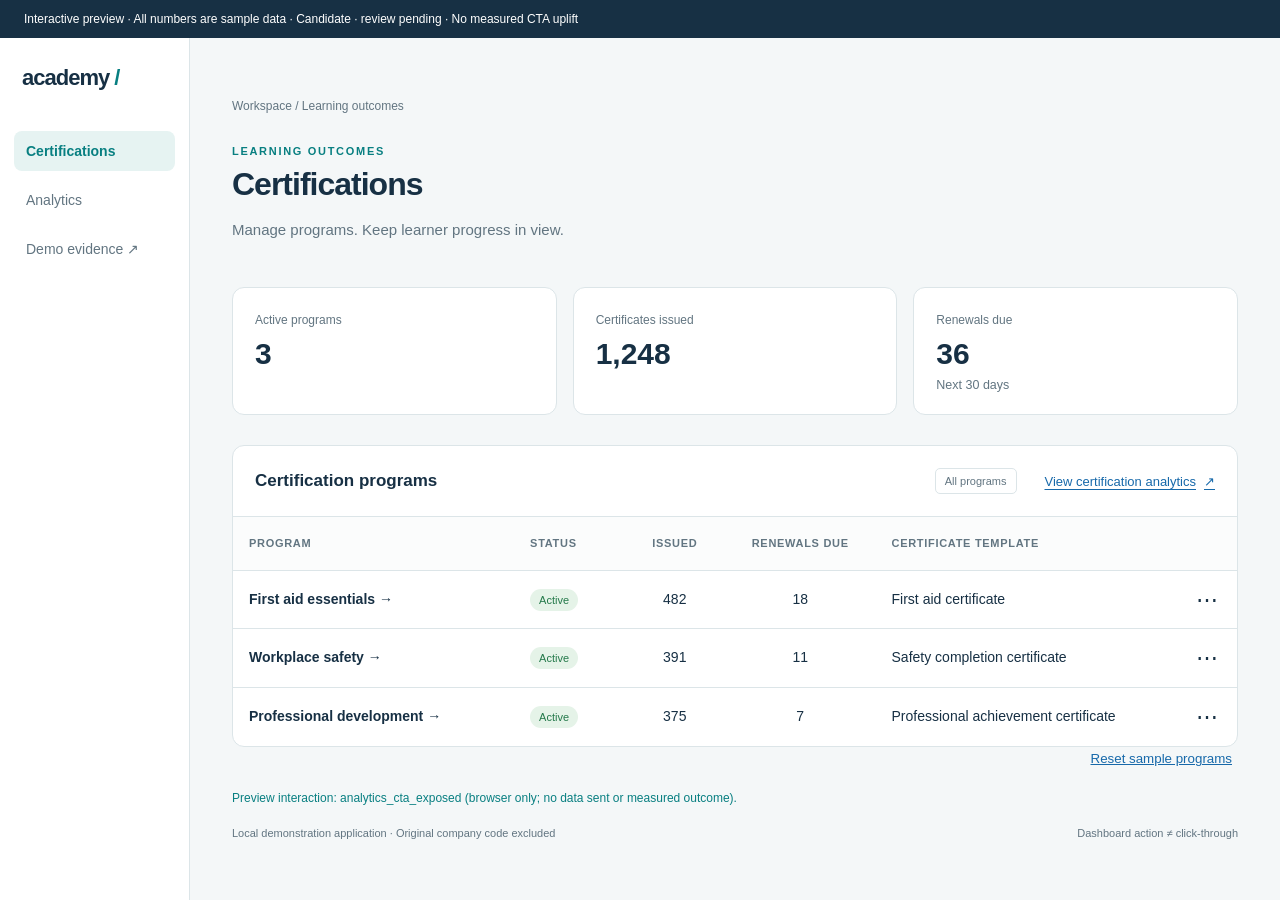
==== site/app.html @ 8d020529 "Add agentic product workflow demo and prepared GitHub Pages site" ====
<!doctype html>
<html lang="en"><head><meta charset="utf-8"><meta name="viewport" content="width=device-width,initial-scale=1"><title>Academy · Certification workspace</title>
<style>
:root{--ink:#173044;--muted:#627581;--line:#dce5e8;--teal:#087f81;--paper:#f4f7f8}*{box-sizing:border-box}body{margin:0;background:var(--paper);color:var(--ink);font:15px -apple-system,BlinkMacSystemFont,"Segoe UI",sans-serif}a{color:inherit}button,a{touch-action:manipulation}a:focus-visible,button:focus-visible{outline:3px solid #f3b54c;outline-offset:4px}.notice{background:#173044;color:#fff;padding:10px 24px;font-size:12px;line-height:1.5}.shell{display:grid;grid-template-columns:190px 1fr;min-height:calc(100vh - 38px)}nav{padding:27px 22px;background:#fff;border-right:1px solid var(--line)}.brand{font-size:22px;font-weight:750;letter-spacing:-1px;margin-bottom:40px}.brand span{color:var(--teal)}nav a{display:block;text-decoration:none;font-size:14px;margin:9px -8px;padding:12px;border-radius:8px;color:var(--muted)}nav a.active{background:#e6f3f2;color:var(--teal);font-weight:650}main{max-width:1150px;width:100%;padding:36px 42px;margin:auto}.crumb{font-size:12px;color:var(--muted);margin-bottom:32px}.head{display:flex;align-items:center;justify-content:space-between;gap:20px}.eyebrow{font-size:11px;text-transform:uppercase;letter-spacing:1.7px;color:var(--teal);font-weight:700}h1{font-size:32px;letter-spacing:-1px;margin:9px 0}p{line-height:1.6;color:var(--muted)}.analytics-cta{display:inline-flex;align-items:center;gap:8px;margin-left:16px;color:#1769aa;font-size:13px;font-weight:500;text-decoration:underline;text-underline-offset:3px;text-align:right}.analytics-cta span{flex-shrink:0;text-decoration:none}.analytics-cta:hover{color:#104d80}.stats{display:grid;grid-template-columns:repeat(3,1fr);gap:16px;margin:30px 0}.stat,.panel{border:1px solid var(--line);background:#fff;border-radius:12px}.stat{padding:22px}.stat label{color:var(--muted);font-size:12px}.stat strong{display:block;font-size:30px;margin:10px 0 4px}.stat small{color:var(--muted)}.panel{overflow:hidden}.panel-head{padding:22px;display:flex;flex-wrap:wrap;gap:12px;align-items:center;border-bottom:1px solid var(--line)}.panel-head h2{font-size:17px;margin:0;margin-right:auto}.tag{font-size:11px;color:var(--muted);border:1px solid var(--line);padding:6px 9px;border-radius:5px}table{width:100%;border-collapse:collapse;text-align:left}th{font-size:11px;text-transform:uppercase;letter-spacing:.7px;color:var(--muted);background:#fbfcfc;padding:15px 22px}td{padding:20px 22px;border-top:1px solid var(--line);font-size:14px}.program-link{font-weight:650;text-decoration:none}.status{background:#e5f3e8;color:#24794a;padding:5px 9px;border-radius:20px;font-size:11px}.foot{display:flex;gap:15px;justify-content:space-between;font-size:11px;color:var(--muted);margin-top:22px}.program-cta{display:inline-block;margin:15px 0;color:var(--teal);font-weight:650}.back{color:var(--teal);font-size:13px}.chart{height:170px;display:flex;align-items:flex-end;gap:15px;padding:20px 0}.bar{width:14%;background:#8cc6c2;border-radius:5px 5px 0 0}.bar:nth-child(2n){background:#087f81}.view{display:none}.view.visible{display:block}.event-note{margin-top:20px;color:var(--teal);font-size:12px}@media(max-width:720px){.shell{grid-template-columns:1fr}nav{display:none}main{padding:25px 18px}.stats{gap:8px}.stat{padding:14px}.head{align-items:flex-start;flex-direction:column}.analytics-cta{margin-left:auto}td,th{padding:14px 10px}.foot{flex-direction:column}}
.programs-panel{overflow:visible}.program-table th,.program-table td{padding:16px 12px}.program-table .renewals{text-align:center}.program-link:hover{text-decoration:underline}.row-menu{position:relative}.row-menu summary{list-style:none;cursor:pointer;padding:5px 10px;font-size:22px;border-radius:5px;line-height:1}.row-menu summary::-webkit-details-marker{display:none}.row-menu summary:hover{background:#edf3f5}.menu-popup{position:absolute;right:0;bottom:100%;min-width:150px;background:white;border:1px solid var(--line);box-shadow:0 6px 18px #17304420;border-radius:8px;padding:5px;z-index:2}.menu-popup button{display:block;width:100%;border:0;background:white;padding:10px;text-align:left;cursor:pointer;color:var(--ink)}.menu-popup button:hover{background:#edf3f5}.menu-popup .delete{color:#ab3030}.sr-only{position:absolute;width:1px;height:1px;overflow:hidden;clip-path:inset(50%)}.program-tools{display:flex;align-items:center;justify-content:space-between;gap:15px;font-size:12px}.program-tools button{border:0;background:none;color:#1769aa;text-decoration:underline;cursor:pointer;white-space:nowrap}.secondary,.primary{border:1px solid var(--line);border-radius:6px;padding:9px 13px;background:white;color:var(--ink);cursor:pointer}.primary{background:var(--teal);color:white;border-color:var(--teal)}dialog{width:min(440px,90vw);border:1px solid var(--line);border-radius:12px;padding:25px;color:var(--ink)}dialog::backdrop{background:#17304455}dialog h2{margin-top:0}dialog label{display:block;font-size:13px;margin:14px 0 6px}dialog input{font:inherit;width:100%;padding:10px;border:1px solid var(--line);border-radius:6px}.dialog-actions{display:flex;justify-content:flex-end;gap:10px;margin-top:22px}@media(max-width:850px){.program-table th,.program-table td{padding:12px 7px;font-size:12px}.program-table th{font-size:10px}.program-link{font-weight:600}} .program-table{table-layout:fixed}.col-program{width:28%}.col-status{width:11%}.col-issued{width:10%}.col-renewals{width:15%}.col-template{width:30%}.col-actions{width:6%}.program-table th,.program-table td{padding:18px 16px;vertical-align:middle;overflow-wrap:anywhere}.program-table th:nth-child(3),.program-table td:nth-child(3){text-align:center}.program-table td:last-child{text-align:center;padding:12px 6px}.row-menu summary{display:inline-block}.program-table th{line-height:1.5}.program-table td{line-height:1.55}@media(max-width:850px){.program-table th,.program-table td{padding:14px 9px}.program-table th{letter-spacing:.4px}.col-program{width:26%}.col-template{width:32%}} </style></head><body>
<div class="notice">Interactive preview · All numbers are sample data · Candidate · review pending · No measured CTA uplift</div>
<div class="shell"><nav aria-label="Main navigation"><div class="brand">academy<span> /</span></div><a id="nav-certifications" href="?view=overview">Certifications</a><a id="nav-analytics" href="?view=analytics">Analytics</a><a href="index.html" target="_top">Demo evidence ↗</a></nav><main>
<div class="crumb">Workspace / Learning outcomes</div>
<section id="overview" class="view"><div class="head"><div><div class="eyebrow">Learning outcomes</div><h1>Certifications</h1><p>Manage programs. Keep learner progress in view.</p></div></div>
<div class="stats"><div class="stat"><label>Active programs</label><strong id="program-count">3</strong></div><div class="stat"><label>Certificates issued</label><strong id="total-issued">1,248</strong></div><div class="stat"><label>Renewals due</label><strong id="total-renewals">36</strong><small>Next 30 days</small></div></div>
<div class="panel programs-panel"><div class="panel-head"><h2>Certification programs</h2><span class="tag">All programs</span><a class="analytics-cta" href="?view=analytics" data-event="analytics_cta_clicked" data-placement="overview">View certification analytics <span aria-hidden="true">↗</span></a></div><table class="program-table"><colgroup><col class="col-program"><col class="col-status"><col class="col-issued"><col class="col-renewals"><col class="col-template"><col class="col-actions"></colgroup><thead><tr><th>Program</th><th>Status</th><th>Issued</th><th class="renewals">Renewals due</th><th>Certificate template</th><th><span class="sr-only">Actions</span></th></tr></thead><tbody id="program-rows"></tbody></table></div><div class="program-tools"><p id="program-message" role="status"></p><button id="reset-programs" type="button">Reset sample programs</button></div></section>
<section id="program" class="view"><a class="back" href="?view=overview">← All certifications</a><h1 id="program-title">First aid essentials</h1><p>Configure certification requirements and renewal rules.</p><div class="panel" style="padding:25px"><h2>Program settings</h2><p id="program-template"></p><button id="edit-current-program" class="secondary" type="button">Edit program</button><p>Certificate expires after 12 months.</p><p>Completion rule: finish all required modules.</p></div></section>
<section id="analytics" class="view"><a class="back" href="?view=overview">← All certifications</a><div class="eyebrow" style="margin-top:26px">Learning outcomes</div><h1>Certification analytics</h1><p id="scope">All programs</p><div class="stats"><div class="stat"><label>Issued this month</label><strong id="issued-metric">142</strong></div><div class="stat"><label>Renewed</label><strong id="renewed-metric">28</strong></div><div class="stat"><label>Active learners</label><strong id="learners-metric">806</strong></div></div><div class="panel" style="padding:24px"><h2>Issuance over time</h2><div class="chart" aria-label="Illustrative issuance chart"><div class="bar" style="height:40%"></div><div class="bar" style="height:55%"></div><div class="bar" style="height:45%"></div><div class="bar" style="height:75%"></div><div class="bar" style="height:65%"></div><div class="bar" style="height:92%"></div></div><button id="report-action" style="padding:10px 15px;border:1px solid #087f81;background:white;color:#087f81;border-radius:6px;cursor:pointer">Inspect renewal activity</button><p id="activity-result" hidden>36 learners have a renewal due within 30 days. </p></div></section>
<div class="event-note" id="event-note" role="status"></div><div class="foot"><span>Local demonstration application · Original company code excluded</span><span>Dashboard action ≠ click-through</span></div></main></div><dialog id="program-dialog"><form id="program-form"><h2 id="dialog-title">Edit program</h2><p id="dialog-note"></p><div id="edit-fields"><label for="program-name">Program name</label><input id="program-name" maxlength="100" required><label for="template-name">Certificate template</label><input id="template-name" maxlength="100" required></div><div class="dialog-actions"><button id="cancel-program" type="button" class="secondary">Cancel</button><button id="save-program" type="submit" class="primary">Save changes</button></div></form></dialog>
<script>
const params=new URLSearchParams(location.search);const view=['overview','program','analytics'].includes(params.get('view'))?params.get('view'):'overview';document.getElementById(view).classList.add('visible');['certifications','analytics'].forEach(section=>{const active=section===(view==='analytics'?'analytics':'certifications');const link=document.getElementById('nav-'+section);link.className=active?'active':'';link.setAttribute('aria-current',active?'page':'false');});const filtered=params.get('program')==='first-aid';if(filtered){document.getElementById('scope').textContent='First aid essentials';document.getElementById('issued-metric').textContent='56';document.getElementById('renewed-metric').textContent='12';document.getElementById('learners-metric').textContent='312';document.getElementById('activity-result').textContent='18 learners in First aid essentials have a renewal due within 30 days. ';document.querySelector('.chart').setAttribute('aria-label','Illustrative First aid essentials issuance chart');[35,40,60,50,70,80].forEach((v,i)=>document.querySelectorAll('.bar')[i].style.height=v+'%');}if(params.get('qa')==='1')document.querySelectorAll('a[href^="?"]').forEach(a=>a.href=a.getAttribute('href')+'&qa=1');
async function track(event,placement){document.getElementById('event-note').textContent='Preview interaction: '+event+' (browser only; no data sent or measured outcome).';}
document.querySelectorAll('[data-event]').forEach(link=>link.addEventListener('click',async e=>{e.preventDefault();await track(link.dataset.event,link.dataset.placement);location.assign(link.getAttribute('href'));}));
if(view==='overview'&&document.querySelector('.analytics-cta'))track('analytics_cta_exposed','overview');if(view==='program'&&document.querySelector('.program-cta'))track('analytics_cta_exposed','within_item');
if(view==='analytics')track('dashboard_viewed',filtered?'within_item':'overview');document.getElementById('report-action').addEventListener('click',()=>{document.getElementById('activity-result').hidden=false;track('dashboard_action',filtered?'within_item':'overview')});
</script>
<script>
const programSeeds=[{id:'first-aid',name:'First aid essentials',template:'First aid certificate',issued:482,renewals:18},{id:'workplace-safety',name:'Workplace safety',template:'Safety completion certificate',issued:391,renewals:11},{id:'professional-development',name:'Professional development',template:'Professional achievement certificate',issued:375,renewals:7}];
const programStorageKey='certification-demo-programs-v1';
let programs=programSeeds.map(p=>({...p})),programEditId=null,programAction=null;
try{const saved=JSON.parse(sessionStorage.getItem(programStorageKey));if(Array.isArray(saved)&&saved.every(p=>programSeeds.some(seed=>seed.id===p.id)&&typeof p.name==='string'&&typeof p.template==='string'&&Number.isFinite(p.issued)&&Number.isFinite(p.renewals)))programs=saved;}catch{}
const safeText=value=>String(value).replace(/[&<>"']/g,c=>({'&':'&amp;','<':'&lt;','>':'&gt;','"':'&quot;',"'":'&#39;'}[c]));
function savePrograms(){try{sessionStorage.setItem(programStorageKey,JSON.stringify(programs));}catch{document.getElementById('program-message').textContent='Changes are available on this page; browser storage is unavailable.';}}
function renderPrograms(){
const qaSuffix=params.get('qa')==='1'?'&amp;qa=1':'';
document.getElementById('program-rows').innerHTML=programs.map(p=>`<tr><td><a class="program-link" href="?view=program&amp;program=${p.id}${qaSuffix}">${safeText(p.name)} →</a></td><td><span class="status">Active</span></td><td>${p.issued}</td><td class="renewals">${p.renewals}</td><td>${safeText(p.template)}</td><td><details class="row-menu"><summary aria-label="Actions for ${safeText(p.name)}">⋯</summary><div class="menu-popup"><button type="button" data-action="edit" data-program="${p.id}">Edit program</button><button type="button" class="delete" data-action="delete" data-program="${p.id}">Delete program</button></div></details></td></tr>`).join('')||'<tr><td colspan="6">No programs. Reset the sample programs to restore them.</td></tr>';
document.getElementById('program-count').textContent=programs.length;
document.getElementById('total-issued').textContent=programs.reduce((sum,p)=>sum+p.issued,0).toLocaleString();
document.getElementById('total-renewals').textContent=programs.reduce((sum,p)=>sum+p.renewals,0);
if(view==='program'){const p=programs.find(p=>p.id===(params.get('program')||'first-aid'));document.getElementById('program-title').textContent=p?p.name:'Program unavailable';document.getElementById('program-template').textContent=p?'Certificate template: '+p.template:'This sample program was deleted or does not exist.';document.getElementById('edit-current-program').hidden=!p;}
}
function openProgramAction(id,action){const p=programs.find(p=>p.id===id);if(!p)return;programEditId=id;programAction=action;document.querySelectorAll('.row-menu').forEach(menu=>menu.open=false);document.getElementById('dialog-title').textContent=action==='edit'?'Edit program':'Delete program?';document.getElementById('dialog-note').textContent=action==='edit'?'Changes affect sample data in this browser tab only.':'Remove '+p.name+' from this sample workspace? Reset sample programs will restore it.';document.getElementById('edit-fields').hidden=action!=='edit';document.getElementById('program-name').value=p.name;document.getElementById('template-name').value=p.template;document.getElementById('program-name').required=action==='edit';document.getElementById('template-name').required=action==='edit';document.getElementById('save-program').textContent=action==='edit'?'Save changes':'Delete program';document.getElementById('program-dialog').showModal();}
document.getElementById('program-rows').addEventListener('click',e=>{const button=e.target.closest('button[data-action]');if(button)openProgramAction(button.dataset.program,button.dataset.action);});
document.getElementById('edit-current-program').addEventListener('click',()=>openProgramAction(params.get('program')||'first-aid','edit'));
document.getElementById('cancel-program').addEventListener('click',()=>document.getElementById('program-dialog').close());
document.getElementById('program-form').addEventListener('submit',e=>{e.preventDefault();const p=programs.find(p=>p.id===programEditId);if(!p)return;if(programAction==='delete'){programs=programs.filter(p=>p.id!==programEditId);}else{const name=document.getElementById('program-name').value.trim(),template=document.getElementById('template-name').value.trim();if(!name||!template)return;p.name=name;p.template=template;}document.getElementById('program-message').textContent=programAction==='delete'?'Sample program deleted.':'Sample program updated.';savePrograms();renderPrograms();document.getElementById('program-dialog').close();});
document.getElementById('reset-programs').addEventListener('click',()=>{programs=programSeeds.map(p=>({...p}));savePrograms();renderPrograms();document.getElementById('program-message').textContent='Sample programs restored.';});
document.addEventListener('click',e=>document.querySelectorAll('.row-menu').forEach(menu=>{if(!menu.contains(e.target))menu.open=false;}));
document.addEventListener('keydown',e=>{if(e.key==='Escape')document.querySelectorAll('.row-menu').forEach(menu=>menu.open=false);});
renderPrograms();
</script>
</body></html>
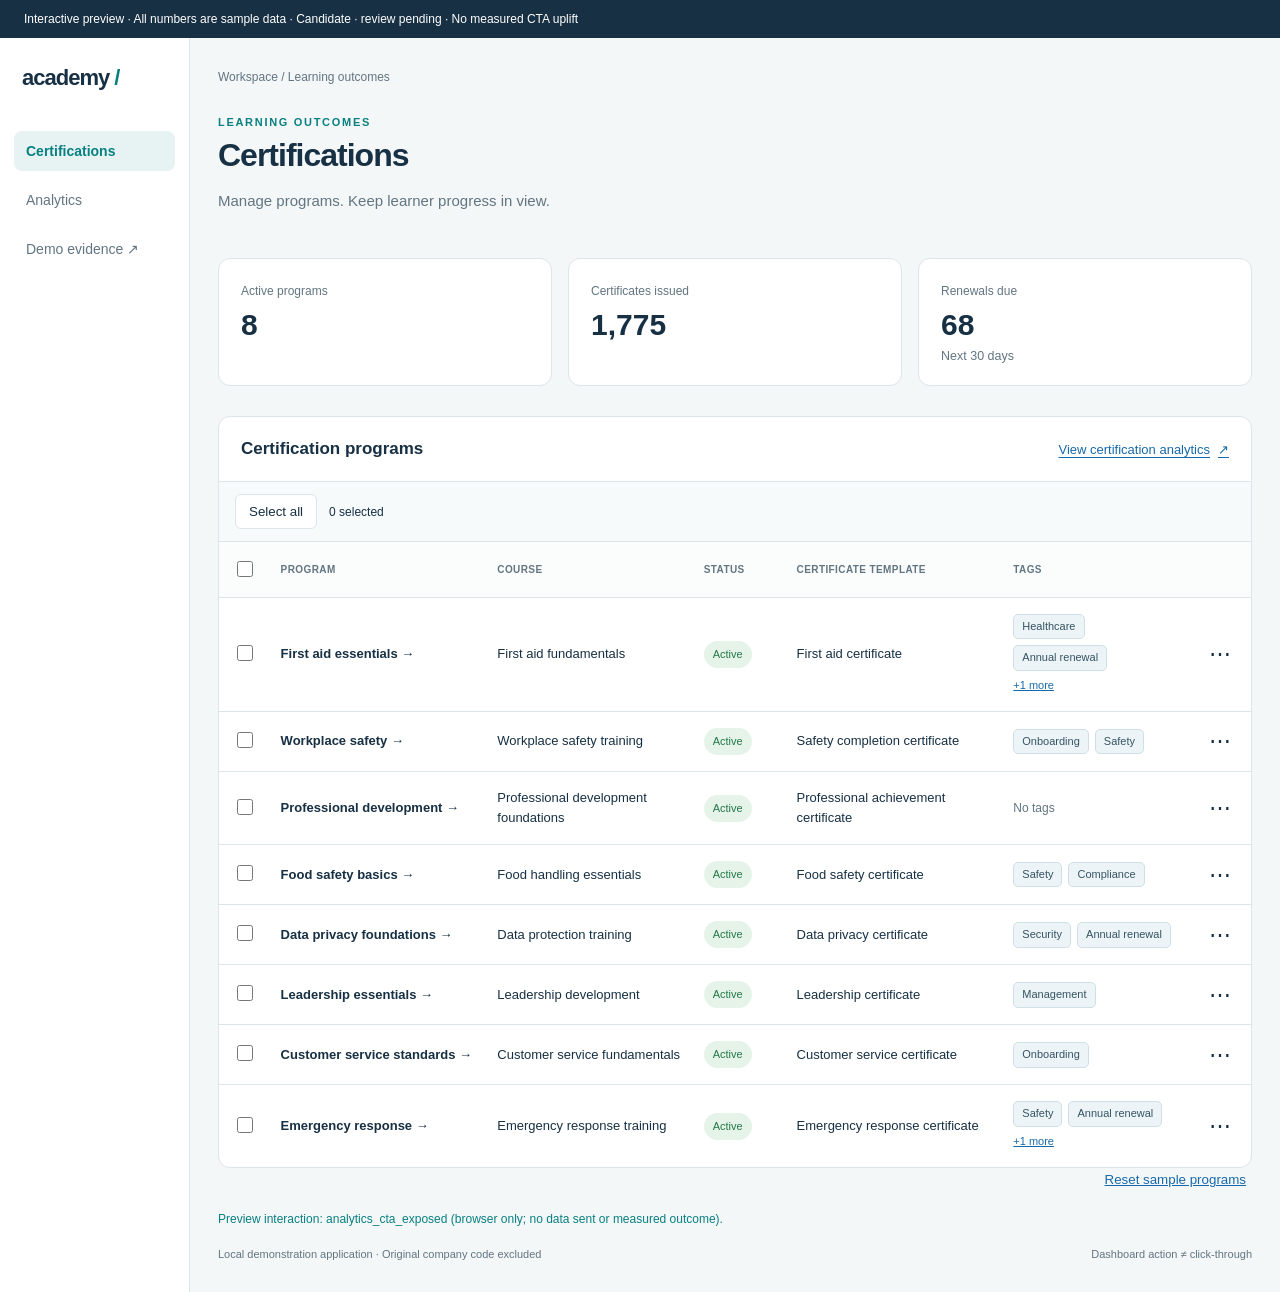
==== commit fa54446f: "Streamline workflow case study and publish standalone certification prototype" ====
--- a/site/app.html
+++ b/site/app.html
@@ -2,16 +2,28 @@
 <html lang="en"><head><meta charset="utf-8"><meta name="viewport" content="width=device-width,initial-scale=1"><title>Academy · Certification workspace</title>
 <style>
 :root{--ink:#173044;--muted:#627581;--line:#dce5e8;--teal:#087f81;--paper:#f4f7f8}*{box-sizing:border-box}body{margin:0;background:var(--paper);color:var(--ink);font:15px -apple-system,BlinkMacSystemFont,"Segoe UI",sans-serif}a{color:inherit}button,a{touch-action:manipulation}a:focus-visible,button:focus-visible{outline:3px solid #f3b54c;outline-offset:4px}.notice{background:#173044;color:#fff;padding:10px 24px;font-size:12px;line-height:1.5}.shell{display:grid;grid-template-columns:190px 1fr;min-height:calc(100vh - 38px)}nav{padding:27px 22px;background:#fff;border-right:1px solid var(--line)}.brand{font-size:22px;font-weight:750;letter-spacing:-1px;margin-bottom:40px}.brand span{color:var(--teal)}nav a{display:block;text-decoration:none;font-size:14px;margin:9px -8px;padding:12px;border-radius:8px;color:var(--muted)}nav a.active{background:#e6f3f2;color:var(--teal);font-weight:650}main{max-width:1150px;width:100%;padding:36px 42px;margin:auto}.crumb{font-size:12px;color:var(--muted);margin-bottom:32px}.head{display:flex;align-items:center;justify-content:space-between;gap:20px}.eyebrow{font-size:11px;text-transform:uppercase;letter-spacing:1.7px;color:var(--teal);font-weight:700}h1{font-size:32px;letter-spacing:-1px;margin:9px 0}p{line-height:1.6;color:var(--muted)}.analytics-cta{display:inline-flex;align-items:center;gap:8px;margin-left:16px;color:#1769aa;font-size:13px;font-weight:500;text-decoration:underline;text-underline-offset:3px;text-align:right}.analytics-cta span{flex-shrink:0;text-decoration:none}.analytics-cta:hover{color:#104d80}.stats{display:grid;grid-template-columns:repeat(3,1fr);gap:16px;margin:30px 0}.stat,.panel{border:1px solid var(--line);background:#fff;border-radius:12px}.stat{padding:22px}.stat label{color:var(--muted);font-size:12px}.stat strong{display:block;font-size:30px;margin:10px 0 4px}.stat small{color:var(--muted)}.panel{overflow:hidden}.panel-head{padding:22px;display:flex;flex-wrap:wrap;gap:12px;align-items:center;border-bottom:1px solid var(--line)}.panel-head h2{font-size:17px;margin:0;margin-right:auto}.tag{font-size:11px;color:var(--muted);border:1px solid var(--line);padding:6px 9px;border-radius:5px}table{width:100%;border-collapse:collapse;text-align:left}th{font-size:11px;text-transform:uppercase;letter-spacing:.7px;color:var(--muted);background:#fbfcfc;padding:15px 22px}td{padding:20px 22px;border-top:1px solid var(--line);font-size:14px}.program-link{font-weight:650;text-decoration:none}.status{background:#e5f3e8;color:#24794a;padding:5px 9px;border-radius:20px;font-size:11px}.foot{display:flex;gap:15px;justify-content:space-between;font-size:11px;color:var(--muted);margin-top:22px}.program-cta{display:inline-block;margin:15px 0;color:var(--teal);font-weight:650}.back{color:var(--teal);font-size:13px}.chart{height:170px;display:flex;align-items:flex-end;gap:15px;padding:20px 0}.bar{width:14%;background:#8cc6c2;border-radius:5px 5px 0 0}.bar:nth-child(2n){background:#087f81}.view{display:none}.view.visible{display:block}.event-note{margin-top:20px;color:var(--teal);font-size:12px}@media(max-width:720px){.shell{grid-template-columns:1fr}nav{display:none}main{padding:25px 18px}.stats{gap:8px}.stat{padding:14px}.head{align-items:flex-start;flex-direction:column}.analytics-cta{margin-left:auto}td,th{padding:14px 10px}.foot{flex-direction:column}}
-.programs-panel{overflow:visible}.program-table th,.program-table td{padding:16px 12px}.program-table .renewals{text-align:center}.program-link:hover{text-decoration:underline}.row-menu{position:relative}.row-menu summary{list-style:none;cursor:pointer;padding:5px 10px;font-size:22px;border-radius:5px;line-height:1}.row-menu summary::-webkit-details-marker{display:none}.row-menu summary:hover{background:#edf3f5}.menu-popup{position:absolute;right:0;bottom:100%;min-width:150px;background:white;border:1px solid var(--line);box-shadow:0 6px 18px #17304420;border-radius:8px;padding:5px;z-index:2}.menu-popup button{display:block;width:100%;border:0;background:white;padding:10px;text-align:left;cursor:pointer;color:var(--ink)}.menu-popup button:hover{background:#edf3f5}.menu-popup .delete{color:#ab3030}.sr-only{position:absolute;width:1px;height:1px;overflow:hidden;clip-path:inset(50%)}.program-tools{display:flex;align-items:center;justify-content:space-between;gap:15px;font-size:12px}.program-tools button{border:0;background:none;color:#1769aa;text-decoration:underline;cursor:pointer;white-space:nowrap}.secondary,.primary{border:1px solid var(--line);border-radius:6px;padding:9px 13px;background:white;color:var(--ink);cursor:pointer}.primary{background:var(--teal);color:white;border-color:var(--teal)}dialog{width:min(440px,90vw);border:1px solid var(--line);border-radius:12px;padding:25px;color:var(--ink)}dialog::backdrop{background:#17304455}dialog h2{margin-top:0}dialog label{display:block;font-size:13px;margin:14px 0 6px}dialog input{font:inherit;width:100%;padding:10px;border:1px solid var(--line);border-radius:6px}.dialog-actions{display:flex;justify-content:flex-end;gap:10px;margin-top:22px}@media(max-width:850px){.program-table th,.program-table td{padding:12px 7px;font-size:12px}.program-table th{font-size:10px}.program-link{font-weight:600}} .program-table{table-layout:fixed}.col-program{width:28%}.col-status{width:11%}.col-issued{width:10%}.col-renewals{width:15%}.col-template{width:30%}.col-actions{width:6%}.program-table th,.program-table td{padding:18px 16px;vertical-align:middle;overflow-wrap:anywhere}.program-table th:nth-child(3),.program-table td:nth-child(3){text-align:center}.program-table td:last-child{text-align:center;padding:12px 6px}.row-menu summary{display:inline-block}.program-table th{line-height:1.5}.program-table td{line-height:1.55}@media(max-width:850px){.program-table th,.program-table td{padding:14px 9px}.program-table th{letter-spacing:.4px}.col-program{width:26%}.col-template{width:32%}} </style></head><body>
+.programs-panel{overflow:visible}.program-table th,.program-table td{padding:16px 12px}.program-table .renewals{text-align:center}.program-link:hover{text-decoration:underline}.row-menu{position:relative}.row-menu summary{list-style:none;cursor:pointer;padding:5px 10px;font-size:22px;border-radius:5px;line-height:1}.row-menu summary::-webkit-details-marker{display:none}.row-menu summary:hover{background:#edf3f5}.menu-popup{position:absolute;right:0;bottom:100%;min-width:150px;background:white;border:1px solid var(--line);box-shadow:0 6px 18px #17304420;border-radius:8px;padding:5px;z-index:2}.menu-popup button{display:block;width:100%;border:0;background:white;padding:10px;text-align:left;cursor:pointer;color:var(--ink)}.menu-popup button:hover{background:#edf3f5}.menu-popup .delete{color:#ab3030}.sr-only{position:absolute;width:1px;height:1px;overflow:hidden;clip-path:inset(50%)}.program-tools{display:flex;align-items:center;justify-content:space-between;gap:15px;font-size:12px}.program-tools button{border:0;background:none;color:#1769aa;text-decoration:underline;cursor:pointer;white-space:nowrap}.secondary,.primary{border:1px solid var(--line);border-radius:6px;padding:9px 13px;background:white;color:var(--ink);cursor:pointer}.primary{background:var(--teal);color:white;border-color:var(--teal)}dialog{width:min(440px,90vw);border:1px solid var(--line);border-radius:12px;padding:25px;color:var(--ink)}dialog::backdrop{background:#17304455}dialog h2{margin-top:0}dialog label{display:block;font-size:13px;margin:14px 0 6px}dialog input{font:inherit;width:100%;padding:10px;border:1px solid var(--line);border-radius:6px}.dialog-actions{display:flex;justify-content:flex-end;gap:10px;margin-top:22px}@media(max-width:850px){.program-table th,.program-table td{padding:12px 7px;font-size:12px}.program-table th{font-size:10px}.program-link{font-weight:600}} .program-table{table-layout:fixed}.col-program{width:28%}.col-status{width:11%}.col-issued{width:10%}.col-renewals{width:15%}.col-template{width:30%}.col-actions{width:6%}.program-table th,.program-table td{padding:18px 16px;vertical-align:middle;overflow-wrap:anywhere}.program-table th:nth-child(3),.program-table td:nth-child(3){text-align:center}.program-table td:last-child{text-align:center;padding:12px 6px}.row-menu summary{display:inline-block}.program-table th{line-height:1.5}.program-table td{line-height:1.55}@media(max-width:850px){.program-table th,.program-table td{padding:14px 9px}.program-table th{letter-spacing:.4px}.col-program{width:26%}.col-template{width:32%}} 
+.program-table-scroll{width:100%;overflow-x:auto;border-radius:0 0 12px 12px}.program-table{min-width:900px}.program-table th,.program-table td{overflow-wrap:normal;word-break:normal}.program-table th:nth-child(2),.program-table th:nth-child(3){white-space:nowrap}.status{display:inline-block;white-space:nowrap}.col-status{width:12%}.col-template{width:29%}@media(max-width:850px){.col-program{width:28%}.col-template{width:29%}}
+
+.program-table.candidate{min-width:1050px}.program-table.baseline{min-width:540px}.program-table .col-program{width:24%}.program-table .col-course{width:22%}.program-table .col-status{width:9%}.program-table .col-template{width:22%}.program-table .col-tags{width:17%}.program-table .col-actions{width:6%}.program-table.baseline .col-program{width:44%}.program-table.baseline .col-course{width:48%}.program-table.baseline .col-actions{width:8%}.program-table th:nth-child(3),.program-table td:nth-child(3){text-align:left}.program-table th:last-child,.program-table td:last-child{text-align:center}.program-tags{display:flex;flex-wrap:wrap;gap:6px;align-items:center}.program-tag{display:inline-flex;align-items:center;gap:6px;padding:4px 8px;border:1px solid #cfdfe5;border-radius:5px;background:#edf4f7;color:#355463;font-size:11px;line-height:1.4;overflow-wrap:anywhere}.empty-tags{font-size:12px;color:var(--muted)}.toggle-tags{border:0;background:none;color:#1769aa;cursor:pointer;font:inherit;font-size:11px;padding:6px 0 0;text-decoration:underline}.tag-entry{display:flex;gap:8px;align-items:center}.tag-entry input{min-width:0;flex:1}.editable-tag button{border:0;background:none;color:#355463;padding:2px;cursor:pointer;font-size:15px}.tag-help{font-size:12px}.tag-error{font-size:12px;color:#ab3030}.tag-entry button:disabled{opacity:.5;cursor:default}dialog select{font:inherit;width:100%;padding:10px;border:1px solid var(--line);border-radius:6px;background:white}
+
+.selection-toolbar{display:flex;align-items:center;gap:12px;flex-wrap:wrap;padding:12px 16px;border-bottom:1px solid var(--line);background:#f7fafb;position:sticky;top:0;z-index:2;font-size:12px}.bulk-actions{display:flex;gap:8px;margin-left:auto}.selection-toolbar[hidden],.bulk-actions[hidden]{display:none}.bulk-delete{color:#ab3030}.selection-cell{text-align:center!important;padding:16px 8px!important}.selection-cell input{width:16px;height:16px;accent-color:var(--teal);cursor:pointer}.selected-program{background:#eef7f7}.program-table.candidate{min-width:1120px}.program-table.candidate .col-select{width:4%}.program-table.candidate .col-program{width:22%}.program-table.candidate .col-course{width:20%}.program-table.candidate .col-status{width:9%}.program-table.candidate .col-template{width:22%}.program-table.candidate .col-tags{width:17%}.program-table.candidate .col-actions{width:6%}
+
+/* Keep desktop columns inside the workspace; smaller previews retain scrolling. */
+.shell{grid-template-columns:190px minmax(0,1fr)}main{min-width:0;max-width:none;padding:32px 28px}
+@media(min-width:1000px){.program-table.candidate{min-width:0}.program-table.candidate th,.program-table.candidate td{padding:16px 10px}.program-table.candidate th{font-size:10px;letter-spacing:.4px;white-space:normal}.program-table.candidate td{font-size:13px;overflow-wrap:break-word}.program-table.candidate .col-select{width:5%}.program-table.candidate .col-program{width:21%}.program-table.candidate .col-course{width:20%}.program-table.candidate .col-status{width:9%}.program-table.candidate .col-template{width:21%}.program-table.candidate .col-tags{width:18%}.program-table.candidate .col-actions{width:6%}.program-table.candidate td:last-child{padding:12px 2px}.row-menu summary{padding:5px 6px}}
+@media(max-width:720px){.shell{grid-template-columns:minmax(0,1fr)}main{padding:25px 18px}}
+</style></head><body>
 <div class="notice">Interactive preview · All numbers are sample data · Candidate · review pending · No measured CTA uplift</div>
 <div class="shell"><nav aria-label="Main navigation"><div class="brand">academy<span> /</span></div><a id="nav-certifications" href="?view=overview">Certifications</a><a id="nav-analytics" href="?view=analytics">Analytics</a><a href="index.html" target="_top">Demo evidence ↗</a></nav><main>
 <div class="crumb">Workspace / Learning outcomes</div>
 <section id="overview" class="view"><div class="head"><div><div class="eyebrow">Learning outcomes</div><h1>Certifications</h1><p>Manage programs. Keep learner progress in view.</p></div></div>
 <div class="stats"><div class="stat"><label>Active programs</label><strong id="program-count">3</strong></div><div class="stat"><label>Certificates issued</label><strong id="total-issued">1,248</strong></div><div class="stat"><label>Renewals due</label><strong id="total-renewals">36</strong><small>Next 30 days</small></div></div>
-<div class="panel programs-panel"><div class="panel-head"><h2>Certification programs</h2><span class="tag">All programs</span><a class="analytics-cta" href="?view=analytics" data-event="analytics_cta_clicked" data-placement="overview">View certification analytics <span aria-hidden="true">↗</span></a></div><table class="program-table"><colgroup><col class="col-program"><col class="col-status"><col class="col-issued"><col class="col-renewals"><col class="col-template"><col class="col-actions"></colgroup><thead><tr><th>Program</th><th>Status</th><th>Issued</th><th class="renewals">Renewals due</th><th>Certificate template</th><th><span class="sr-only">Actions</span></th></tr></thead><tbody id="program-rows"></tbody></table></div><div class="program-tools"><p id="program-message" role="status"></p><button id="reset-programs" type="button">Reset sample programs</button></div></section>
-<section id="program" class="view"><a class="back" href="?view=overview">← All certifications</a><h1 id="program-title">First aid essentials</h1><p>Configure certification requirements and renewal rules.</p><div class="panel" style="padding:25px"><h2>Program settings</h2><p id="program-template"></p><button id="edit-current-program" class="secondary" type="button">Edit program</button><p>Certificate expires after 12 months.</p><p>Completion rule: finish all required modules.</p></div></section>
+<div class="panel programs-panel"><div class="panel-head"><h2>Certification programs</h2><a class="analytics-cta" href="?view=analytics" data-event="analytics_cta_clicked" data-placement="overview">View certification analytics <span aria-hidden="true">↗</span></a></div><div id="selection-tools" class="selection-toolbar" hidden><button id="toggle-select-all" class="secondary" type="button">Select all</button><span id="selection-count" role="status">0 selected</span><div id="bulk-actions" class="bulk-actions" hidden><button id="bulk-tags" class="secondary" type="button">Edit tags</button><button id="bulk-delete" class="secondary bulk-delete" type="button">Delete selected</button></div></div><div class="program-table-scroll" role="region" aria-label="Certification programs table" tabindex="0"><table class="program-table candidate"><colgroup><col class="col-select"><col class="col-program"><col class="col-course"><col class="col-status"><col class="col-template"><col class="col-tags"><col class="col-actions"></colgroup><thead><tr><th class="selection-cell"><input id="select-all" type="checkbox" aria-label="Select all programs"></th><th>Program</th><th>Course</th><th>Status</th><th>Certificate template</th><th>Tags</th><th><span class="sr-only">Actions</span></th></tr></thead><tbody id="program-rows"></tbody></table></div></div><div class="program-tools"><p id="program-message" role="status"></p><button id="reset-programs" type="button">Reset sample programs</button></div></section>
+<section id="program" class="view"><a class="back" href="?view=overview">← All certifications</a><h1 id="program-title">First aid essentials</h1><p>Configure certification requirements and renewal rules.</p><div class="panel" style="padding:25px"><h2>Program settings</h2><p id="program-course"></p><p id="program-template"></p><button id="edit-current-program" class="secondary" type="button">Edit program</button><p>Certificate expires after 12 months.</p><p>Completion rule: finish all required modules.</p></div></section>
 <section id="analytics" class="view"><a class="back" href="?view=overview">← All certifications</a><div class="eyebrow" style="margin-top:26px">Learning outcomes</div><h1>Certification analytics</h1><p id="scope">All programs</p><div class="stats"><div class="stat"><label>Issued this month</label><strong id="issued-metric">142</strong></div><div class="stat"><label>Renewed</label><strong id="renewed-metric">28</strong></div><div class="stat"><label>Active learners</label><strong id="learners-metric">806</strong></div></div><div class="panel" style="padding:24px"><h2>Issuance over time</h2><div class="chart" aria-label="Illustrative issuance chart"><div class="bar" style="height:40%"></div><div class="bar" style="height:55%"></div><div class="bar" style="height:45%"></div><div class="bar" style="height:75%"></div><div class="bar" style="height:65%"></div><div class="bar" style="height:92%"></div></div><button id="report-action" style="padding:10px 15px;border:1px solid #087f81;background:white;color:#087f81;border-radius:6px;cursor:pointer">Inspect renewal activity</button><p id="activity-result" hidden>36 learners have a renewal due within 30 days. </p></div></section>
-<div class="event-note" id="event-note" role="status"></div><div class="foot"><span>Local demonstration application · Original company code excluded</span><span>Dashboard action ≠ click-through</span></div></main></div><dialog id="program-dialog"><form id="program-form"><h2 id="dialog-title">Edit program</h2><p id="dialog-note"></p><div id="edit-fields"><label for="program-name">Program name</label><input id="program-name" maxlength="100" required><label for="template-name">Certificate template</label><input id="template-name" maxlength="100" required></div><div class="dialog-actions"><button id="cancel-program" type="button" class="secondary">Cancel</button><button id="save-program" type="submit" class="primary">Save changes</button></div></form></dialog>
+<div class="event-note" id="event-note" role="status"></div><div class="foot"><span>Local demonstration application · Original company code excluded</span><span>Dashboard action ≠ click-through</span></div></main></div><dialog id="program-dialog"><form id="program-form"><h2 id="dialog-title">Edit program</h2><p id="dialog-note"></p><div id="edit-fields"><label for="program-name">Program name</label><input id="program-name" maxlength="100" required><label for="course-name">Required course</label><select id="course-name" required></select><div id="template-field"><label for="template-name">Certificate template</label><input id="template-name" maxlength="100" required></div></div><div class="dialog-actions"><button id="cancel-program" type="button" class="secondary">Cancel</button><button id="save-program" type="submit" class="primary">Save changes</button></div></form></dialog>
+<dialog id="tags-dialog"><form id="tags-form"><h2 id="tags-title">Manage tags</h2><p id="tag-program-name"></p><p id="tags-help" class="tag-help">Add or remove up to 5 tags for this program.</p><div id="bulk-tags-options" hidden><label for="bulk-tag-mode">Apply to selected programs</label><select id="bulk-tag-mode"><option value="add">Add these tags</option><option value="remove">Remove these tags</option></select></div><div id="tag-list" class="program-tags"></div><p id="tag-count" class="tag-help"></p><label for="new-tag">New tag</label><div class="tag-entry"><input id="new-tag" autocomplete="off"><button id="add-tag" type="button" class="secondary">Add</button></div><p id="tag-error" role="status" class="tag-error"></p><div class="dialog-actions"><button id="cancel-tags" type="button" class="secondary">Cancel</button><button type="submit" class="primary">Save tags</button></div></form></dialog>
 <script>
 const params=new URLSearchParams(location.search);const view=['overview','program','analytics'].includes(params.get('view'))?params.get('view'):'overview';document.getElementById(view).classList.add('visible');['certifications','analytics'].forEach(section=>{const active=section===(view==='analytics'?'analytics':'certifications');const link=document.getElementById('nav-'+section);link.className=active?'active':'';link.setAttribute('aria-current',active?'page':'false');});const filtered=params.get('program')==='first-aid';if(filtered){document.getElementById('scope').textContent='First aid essentials';document.getElementById('issued-metric').textContent='56';document.getElementById('renewed-metric').textContent='12';document.getElementById('learners-metric').textContent='312';document.getElementById('activity-result').textContent='18 learners in First aid essentials have a renewal due within 30 days. ';document.querySelector('.chart').setAttribute('aria-label','Illustrative First aid essentials issuance chart');[35,40,60,50,70,80].forEach((v,i)=>document.querySelectorAll('.bar')[i].style.height=v+'%');}if(params.get('qa')==='1')document.querySelectorAll('a[href^="?"]').forEach(a=>a.href=a.getAttribute('href')+'&qa=1');
 async function track(event,placement){document.getElementById('event-note').textContent='Preview interaction: '+event+' (browser only; no data sent or measured outcome).';}
@@ -20,28 +32,57 @@
 if(view==='analytics')track('dashboard_viewed',filtered?'within_item':'overview');document.getElementById('report-action').addEventListener('click',()=>{document.getElementById('activity-result').hidden=false;track('dashboard_action',filtered?'within_item':'overview')});
 </script>
 <script>
-const programSeeds=[{id:'first-aid',name:'First aid essentials',template:'First aid certificate',issued:482,renewals:18},{id:'workplace-safety',name:'Workplace safety',template:'Safety completion certificate',issued:391,renewals:11},{id:'professional-development',name:'Professional development',template:'Professional achievement certificate',issued:375,renewals:7}];
-const programStorageKey='certification-demo-programs-v1';
-let programs=programSeeds.map(p=>({...p})),programEditId=null,programAction=null;
-try{const saved=JSON.parse(sessionStorage.getItem(programStorageKey));if(Array.isArray(saved)&&saved.every(p=>programSeeds.some(seed=>seed.id===p.id)&&typeof p.name==='string'&&typeof p.template==='string'&&Number.isFinite(p.issued)&&Number.isFinite(p.renewals)))programs=saved;}catch{}
+const baselinePrograms='candidate'==='baseline';
+const courseOptions=[{id:'first-aid-course',name:'First aid fundamentals'},{id:'safety-course',name:'Workplace safety training'},{id:'development-course',name:'Professional development foundations'},{id:'food-course',name:'Food handling essentials'},{id:'privacy-course',name:'Data protection training'},{id:'leadership-course',name:'Leadership development'},{id:'service-course',name:'Customer service fundamentals'},{id:'emergency-course',name:'Emergency response training'}];
+const programSeeds=[{id:'first-aid',name:'First aid essentials',courseId:'first-aid-course',template:'First aid certificate',issued:482,renewals:18,tags:['Healthcare','Annual renewal','Compliance']},{id:'workplace-safety',name:'Workplace safety',courseId:'safety-course',template:'Safety completion certificate',issued:391,renewals:11,tags:['Onboarding','Safety']},{id:'professional-development',name:'Professional development',courseId:'development-course',template:'Professional achievement certificate',issued:375,renewals:7,tags:[]},{id:'food-safety',name:'Food safety basics',courseId:'food-course',template:'Food safety certificate',issued:128,renewals:8,tags:['Safety', 'Compliance']},{id:'data-privacy',name:'Data privacy foundations',courseId:'privacy-course',template:'Data privacy certificate',issued:96,renewals:6,tags:['Security', 'Annual renewal']},{id:'leadership',name:'Leadership essentials',courseId:'leadership-course',template:'Leadership certificate',issued:164,renewals:12,tags:['Management']},{id:'customer-service',name:'Customer service standards',courseId:'service-course',template:'Customer service certificate',issued:82,renewals:4,tags:['Onboarding']},{id:'emergency-response',name:'Emergency response',courseId:'emergency-course',template:'Emergency response certificate',issued:57,renewals:2,tags:['Safety', 'Annual renewal', 'Healthcare']}];
+const programStorageKey='certification-demo-programs-v2',maxProgramTags=5;
+const copySeeds=()=>programSeeds.map(p=>({...p,tags:[...p.tags]}));
+let programs=copySeeds(),programEditId=null,programAction=null,tagProgramId=null,draftTags=[];
+const expandedTags=new Set(),selectedPrograms=new Set();let bulkTagTargets=[],bulkDeleteTargets=[];
+try{const current=sessionStorage.getItem(programStorageKey),saved=JSON.parse(current||sessionStorage.getItem('certification-demo-programs-v1'));if(Array.isArray(saved)&&saved.every(p=>programSeeds.some(seed=>seed.id===p.id)&&typeof p.name==='string'&&typeof p.template==='string'&&Number.isFinite(p.issued)&&Number.isFinite(p.renewals))){programs=saved.map(p=>{const seed=programSeeds.find(s=>s.id===p.id);return {...p,courseId:courseOptions.some(c=>c.id===p.courseId)?p.courseId:seed.courseId,tags:Array.isArray(p.tags)?[...new Set(p.tags.filter(t=>typeof t==='string'&&t.trim()).map(t=>t.trim()))].slice(0,maxProgramTags):[...seed.tags]}});if(!current)programs.push(...programSeeds.slice(3).filter(seed=>!programs.some(p=>p.id===seed.id)).map(p=>({...p,tags:[...p.tags]})));}sessionStorage.setItem(programStorageKey,JSON.stringify(programs));}catch{}
 const safeText=value=>String(value).replace(/[&<>"']/g,c=>({'&':'&amp;','<':'&lt;','>':'&gt;','"':'&quot;',"'":'&#39;'}[c]));
+const courseName=id=>courseOptions.find(c=>c.id===id)?.name||'No course selected';
 function savePrograms(){try{sessionStorage.setItem(programStorageKey,JSON.stringify(programs));}catch{document.getElementById('program-message').textContent='Changes are available on this page; browser storage is unavailable.';}}
+function rowTags(p){const expanded=expandedTags.has(p.id),visible=expanded?p.tags:p.tags.slice(0,2);return `<div class="program-tags" id="tags-${p.id}">${visible.map(tag=>`<span class="program-tag">${safeText(tag)}</span>`).join('')||'<span class="empty-tags">No tags</span>'}</div>${p.tags.length>2?`<button type="button" class="toggle-tags" data-action="toggle-tags" data-program="${p.id}" aria-expanded="${expanded}" aria-controls="tags-${p.id}">${expanded?'Show less':'+'+(p.tags.length-2)+' more'}</button>`:''}`;}
 function renderPrograms(){
 const qaSuffix=params.get('qa')==='1'?'&amp;qa=1':'';
-document.getElementById('program-rows').innerHTML=programs.map(p=>`<tr><td><a class="program-link" href="?view=program&amp;program=${p.id}${qaSuffix}">${safeText(p.name)} →</a></td><td><span class="status">Active</span></td><td>${p.issued}</td><td class="renewals">${p.renewals}</td><td>${safeText(p.template)}</td><td><details class="row-menu"><summary aria-label="Actions for ${safeText(p.name)}">⋯</summary><div class="menu-popup"><button type="button" data-action="edit" data-program="${p.id}">Edit program</button><button type="button" class="delete" data-action="delete" data-program="${p.id}">Delete program</button></div></details></td></tr>`).join('')||'<tr><td colspan="6">No programs. Reset the sample programs to restore them.</td></tr>';
+document.getElementById('program-rows').innerHTML=programs.map(p=>`<tr class="${selectedPrograms.has(p.id)?'selected-program':''}">${baselinePrograms?'':`<td class="selection-cell"><input type="checkbox" data-select-program="${p.id}" aria-label="Select ${safeText(p.name)}" ${selectedPrograms.has(p.id)?'checked':''}></td>`}<td><a class="program-link" href="?view=program&amp;program=${p.id}${qaSuffix}">${safeText(p.name)} →</a></td><td>${safeText(courseName(p.courseId))}</td>${baselinePrograms?'':`<td><span class="status">Active</span></td><td>${safeText(p.template)}</td><td>${rowTags(p)}</td>`}<td><details class="row-menu"><summary aria-label="Actions for ${safeText(p.name)}">⋯</summary><div class="menu-popup"><button type="button" data-action="edit" data-program="${p.id}">Edit program</button>${baselinePrograms?'':`<button type="button" data-action="tags" data-program="${p.id}">Manage tags</button>`}<button type="button" class="delete" data-action="delete" data-program="${p.id}">Delete program</button></div></details></td></tr>`).join('')||`<tr><td colspan="${baselinePrograms?3:7}">No programs. Reset the sample programs to restore them.</td></tr>`;
 document.getElementById('program-count').textContent=programs.length;
 document.getElementById('total-issued').textContent=programs.reduce((sum,p)=>sum+p.issued,0).toLocaleString();
 document.getElementById('total-renewals').textContent=programs.reduce((sum,p)=>sum+p.renewals,0);
-if(view==='program'){const p=programs.find(p=>p.id===(params.get('program')||'first-aid'));document.getElementById('program-title').textContent=p?p.name:'Program unavailable';document.getElementById('program-template').textContent=p?'Certificate template: '+p.template:'This sample program was deleted or does not exist.';document.getElementById('edit-current-program').hidden=!p;}
+syncProgramSelection();
+if(view==='program'){const p=programs.find(p=>p.id===(params.get('program')||'first-aid'));document.getElementById('program-title').textContent=p?p.name:'Program unavailable';document.getElementById('program-template').textContent=p?'Certificate template: '+p.template:'This sample program was deleted or does not exist.';document.getElementById('program-course').textContent=p?'Required course: '+courseName(p.courseId)+' — complete this course before a certificate is issued.':'';document.getElementById('edit-current-program').hidden=!p;}
 }
-function openProgramAction(id,action){const p=programs.find(p=>p.id===id);if(!p)return;programEditId=id;programAction=action;document.querySelectorAll('.row-menu').forEach(menu=>menu.open=false);document.getElementById('dialog-title').textContent=action==='edit'?'Edit program':'Delete program?';document.getElementById('dialog-note').textContent=action==='edit'?'Changes affect sample data in this browser tab only.':'Remove '+p.name+' from this sample workspace? Reset sample programs will restore it.';document.getElementById('edit-fields').hidden=action!=='edit';document.getElementById('program-name').value=p.name;document.getElementById('template-name').value=p.template;document.getElementById('program-name').required=action==='edit';document.getElementById('template-name').required=action==='edit';document.getElementById('save-program').textContent=action==='edit'?'Save changes':'Delete program';document.getElementById('program-dialog').showModal();}
+function closeRowMenus(){document.querySelectorAll('.row-menu').forEach(menu=>menu.open=false);}
+function openProgramAction(id,action){const p=programs.find(p=>p.id===id);if(!p)return;
+if(action==='toggle-tags'){expandedTags.has(id)?expandedTags.delete(id):expandedTags.add(id);renderPrograms();return;}
+if(action==='tags'){if(baselinePrograms)return;bulkTagTargets=[];document.getElementById('bulk-tags-options').hidden=true;document.getElementById('tags-title').textContent='Manage tags';document.getElementById('tags-help').textContent='Add or remove up to 5 tags for this program.';tagProgramId=id;draftTags=[...p.tags];closeRowMenus();document.getElementById('tag-program-name').textContent=p.name;document.getElementById('new-tag').value='';document.getElementById('tag-error').textContent='';renderTagDraft();document.getElementById('tags-dialog').showModal();return;}
+if(!['edit','delete'].includes(action))return;
+programEditId=id;programAction=action;closeRowMenus();document.getElementById('dialog-title').textContent=action==='edit'?'Edit program':'Delete program?';document.getElementById('dialog-note').textContent=action==='edit'?'The associated course must be completed before a certificate is issued. Changes affect this browser tab only.':'Remove '+p.name+' from this sample workspace? Reset sample programs will restore it.';document.getElementById('edit-fields').hidden=action!=='edit';document.getElementById('program-name').value=p.name;document.getElementById('course-name').value=p.courseId;document.getElementById('template-name').value=p.template;document.getElementById('template-field').hidden=baselinePrograms;document.getElementById('program-name').required=action==='edit';document.getElementById('course-name').required=action==='edit';document.getElementById('template-name').required=action==='edit'&&!baselinePrograms;document.getElementById('save-program').textContent=action==='edit'?'Save changes':'Delete program';document.getElementById('program-dialog').showModal();}
+function syncProgramSelection(){for(const id of selectedPrograms)if(!programs.some(p=>p.id===id))selectedPrograms.delete(id);document.getElementById('selection-tools').hidden=baselinePrograms;if(baselinePrograms)return;const count=selectedPrograms.size,all=programs.length>0&&count===programs.length,checkbox=document.getElementById('select-all');checkbox.checked=all;checkbox.indeterminate=count>0&&!all;checkbox.disabled=!programs.length;checkbox.setAttribute('aria-label',all?'Deselect all programs':'Select all programs');document.getElementById('toggle-select-all').textContent=all?'Deselect all':'Select all';document.getElementById('toggle-select-all').disabled=!programs.length;document.getElementById('selection-count').textContent=count+' selected';document.getElementById('bulk-actions').hidden=count<2;}
+function selectPrograms(all){selectedPrograms.clear();if(all)programs.forEach(p=>selectedPrograms.add(p.id));renderPrograms();}
+function openBulkTags(){if(baselinePrograms||selectedPrograms.size<2)return;bulkTagTargets=[...selectedPrograms];tagProgramId=null;draftTags=[];document.getElementById('tags-title').textContent='Edit tags for selected programs';document.getElementById('tag-program-name').textContent=bulkTagTargets.length+' programs selected';document.getElementById('tags-help').textContent='Add or remove tags across selected programs. Each program can have up to 5 tags.';document.getElementById('bulk-tags-options').hidden=false;document.getElementById('bulk-tag-mode').value='add';document.getElementById('new-tag').value='';document.getElementById('tag-error').textContent='';renderTagDraft();document.getElementById('tags-dialog').showModal();}
+function openBulkDelete(){if(baselinePrograms||selectedPrograms.size<2)return;bulkDeleteTargets=[...selectedPrograms];programAction='bulk-delete';programEditId=null;document.getElementById('dialog-title').textContent='Delete '+bulkDeleteTargets.length+' programs?';document.getElementById('dialog-note').textContent='Remove '+programs.filter(p=>bulkDeleteTargets.includes(p.id)).map(p=>p.name).join(', ')+' from this sample workspace? Reset sample programs will restore them.';document.getElementById('edit-fields').hidden=true;['program-name','course-name','template-name'].forEach(id=>document.getElementById(id).required=false);document.getElementById('save-program').textContent='Delete selected';document.getElementById('program-dialog').showModal();}
+function renderTagDraft(){document.getElementById('tag-list').innerHTML=draftTags.map((tag,index)=>`<span class="program-tag editable-tag">${safeText(tag)}<button type="button" data-remove-tag="${index}" aria-label="Remove ${safeText(tag)}">×</button></span>`).join('')||'<p class="empty-tags">No tags added.</p>';document.getElementById('tag-count').textContent=draftTags.length+' of '+maxProgramTags+' tags';document.getElementById('add-tag').disabled=draftTags.length>=maxProgramTags;document.getElementById('new-tag').disabled=draftTags.length>=maxProgramTags;}
+function addProgramTag(){const input=document.getElementById('new-tag'),tag=input.value.trim(),error=document.getElementById('tag-error');error.textContent='';if(!tag)return;if(draftTags.length>=maxProgramTags){error.textContent='You can add up to 5 tags per program.';return;}if(draftTags.some(t=>t.toLowerCase()===tag.toLowerCase())){error.textContent='This tag is already added.';return;}draftTags.push(tag);input.value='';renderTagDraft();}
+document.getElementById('course-name').innerHTML=courseOptions.map(c=>`<option value="${c.id}">${safeText(c.name)}</option>`).join('');
 document.getElementById('program-rows').addEventListener('click',e=>{const button=e.target.closest('button[data-action]');if(button)openProgramAction(button.dataset.program,button.dataset.action);});
 document.getElementById('edit-current-program').addEventListener('click',()=>openProgramAction(params.get('program')||'first-aid','edit'));
 document.getElementById('cancel-program').addEventListener('click',()=>document.getElementById('program-dialog').close());
-document.getElementById('program-form').addEventListener('submit',e=>{e.preventDefault();const p=programs.find(p=>p.id===programEditId);if(!p)return;if(programAction==='delete'){programs=programs.filter(p=>p.id!==programEditId);}else{const name=document.getElementById('program-name').value.trim(),template=document.getElementById('template-name').value.trim();if(!name||!template)return;p.name=name;p.template=template;}document.getElementById('program-message').textContent=programAction==='delete'?'Sample program deleted.':'Sample program updated.';savePrograms();renderPrograms();document.getElementById('program-dialog').close();});
-document.getElementById('reset-programs').addEventListener('click',()=>{programs=programSeeds.map(p=>({...p}));savePrograms();renderPrograms();document.getElementById('program-message').textContent='Sample programs restored.';});
+document.getElementById('program-form').addEventListener('submit',e=>{e.preventDefault();if(programAction==='bulk-delete'){programs=programs.filter(p=>!bulkDeleteTargets.includes(p.id));bulkDeleteTargets.forEach(id=>{selectedPrograms.delete(id);expandedTags.delete(id)});savePrograms();renderPrograms();document.getElementById('program-message').textContent='Selected sample programs deleted.';document.getElementById('program-dialog').close();return;}const p=programs.find(p=>p.id===programEditId);if(!p)return;if(programAction==='delete'){programs=programs.filter(p=>p.id!==programEditId);expandedTags.delete(programEditId);}else{const name=document.getElementById('program-name').value.trim(),template=document.getElementById('template-name').value.trim(),courseId=document.getElementById('course-name').value;if(!name||(!baselinePrograms&&!template)||!courseOptions.some(c=>c.id===courseId))return;p.name=name;p.courseId=courseId;if(!baselinePrograms)p.template=template;}document.getElementById('program-message').textContent=programAction==='delete'?'Sample program deleted.':'Sample program updated.';savePrograms();renderPrograms();document.getElementById('program-dialog').close();});
+document.getElementById('add-tag').addEventListener('click',addProgramTag);
+document.getElementById('new-tag').addEventListener('keydown',e=>{if(e.key==='Enter'){e.preventDefault();addProgramTag();}});
+document.getElementById('tag-list').addEventListener('click',e=>{const button=e.target.closest('button[data-remove-tag]');if(!button)return;const index=Number(button.dataset.removeTag);if(!Number.isInteger(index)||index<0||index>=draftTags.length)return;draftTags.splice(index,1);document.getElementById('tag-error').textContent='';renderTagDraft();});
+document.getElementById('cancel-tags').addEventListener('click',()=>document.getElementById('tags-dialog').close());
+document.getElementById('tags-form').addEventListener('submit',e=>{e.preventDefault();if(bulkTagTargets.length){const targets=programs.filter(p=>bulkTagTargets.includes(p.id)),mode=document.getElementById('bulk-tag-mode').value;if(!targets.length||!['add','remove'].includes(mode))return;const next=targets.map(p=>{let tags=[...p.tags];if(mode==='remove')tags=tags.filter(t=>!draftTags.some(d=>d.toLowerCase()===t.toLowerCase()));else draftTags.forEach(t=>{if(!tags.some(d=>d.toLowerCase()===t.toLowerCase()))tags.push(t)});return {p,tags}});const over=next.find(n=>n.tags.length>maxProgramTags);if(over){document.getElementById('tag-error').textContent=over.p.name+' would exceed 5 tags. Remove tags or select fewer tags; no programs have been changed.';return;}next.forEach(n=>n.p.tags=n.tags);savePrograms();renderPrograms();document.getElementById('program-message').textContent='Tags updated for '+targets.length+' programs.';document.getElementById('tags-dialog').close();return;}const p=programs.find(p=>p.id===tagProgramId);if(!p||draftTags.length>maxProgramTags)return;p.tags=[...draftTags];savePrograms();renderPrograms();document.getElementById('program-message').textContent='Program tags updated.';document.getElementById('tags-dialog').close();});
+document.getElementById('reset-programs').addEventListener('click',()=>{programs=copySeeds();expandedTags.clear();selectedPrograms.clear();savePrograms();renderPrograms();document.getElementById('program-message').textContent='Sample programs restored.';});
+document.getElementById('program-rows').addEventListener('change',e=>{if(baselinePrograms)return;const checkbox=e.target.closest('input[data-select-program]');if(!checkbox||!programs.some(p=>p.id===checkbox.dataset.selectProgram))return;checkbox.checked?selectedPrograms.add(checkbox.dataset.selectProgram):selectedPrograms.delete(checkbox.dataset.selectProgram);renderPrograms();});
+if(!baselinePrograms)document.getElementById('select-all').addEventListener('change',e=>selectPrograms(e.target.checked));
+document.getElementById('toggle-select-all').addEventListener('click',()=>selectPrograms(selectedPrograms.size!==programs.length));
+document.getElementById('bulk-tags').addEventListener('click',openBulkTags);
+document.getElementById('bulk-delete').addEventListener('click',openBulkDelete);
 document.addEventListener('click',e=>document.querySelectorAll('.row-menu').forEach(menu=>{if(!menu.contains(e.target))menu.open=false;}));
-document.addEventListener('keydown',e=>{if(e.key==='Escape')document.querySelectorAll('.row-menu').forEach(menu=>menu.open=false);});
+document.addEventListener('keydown',e=>{if(e.key==='Escape')closeRowMenus();});
 renderPrograms();
 </script>
 </body></html>
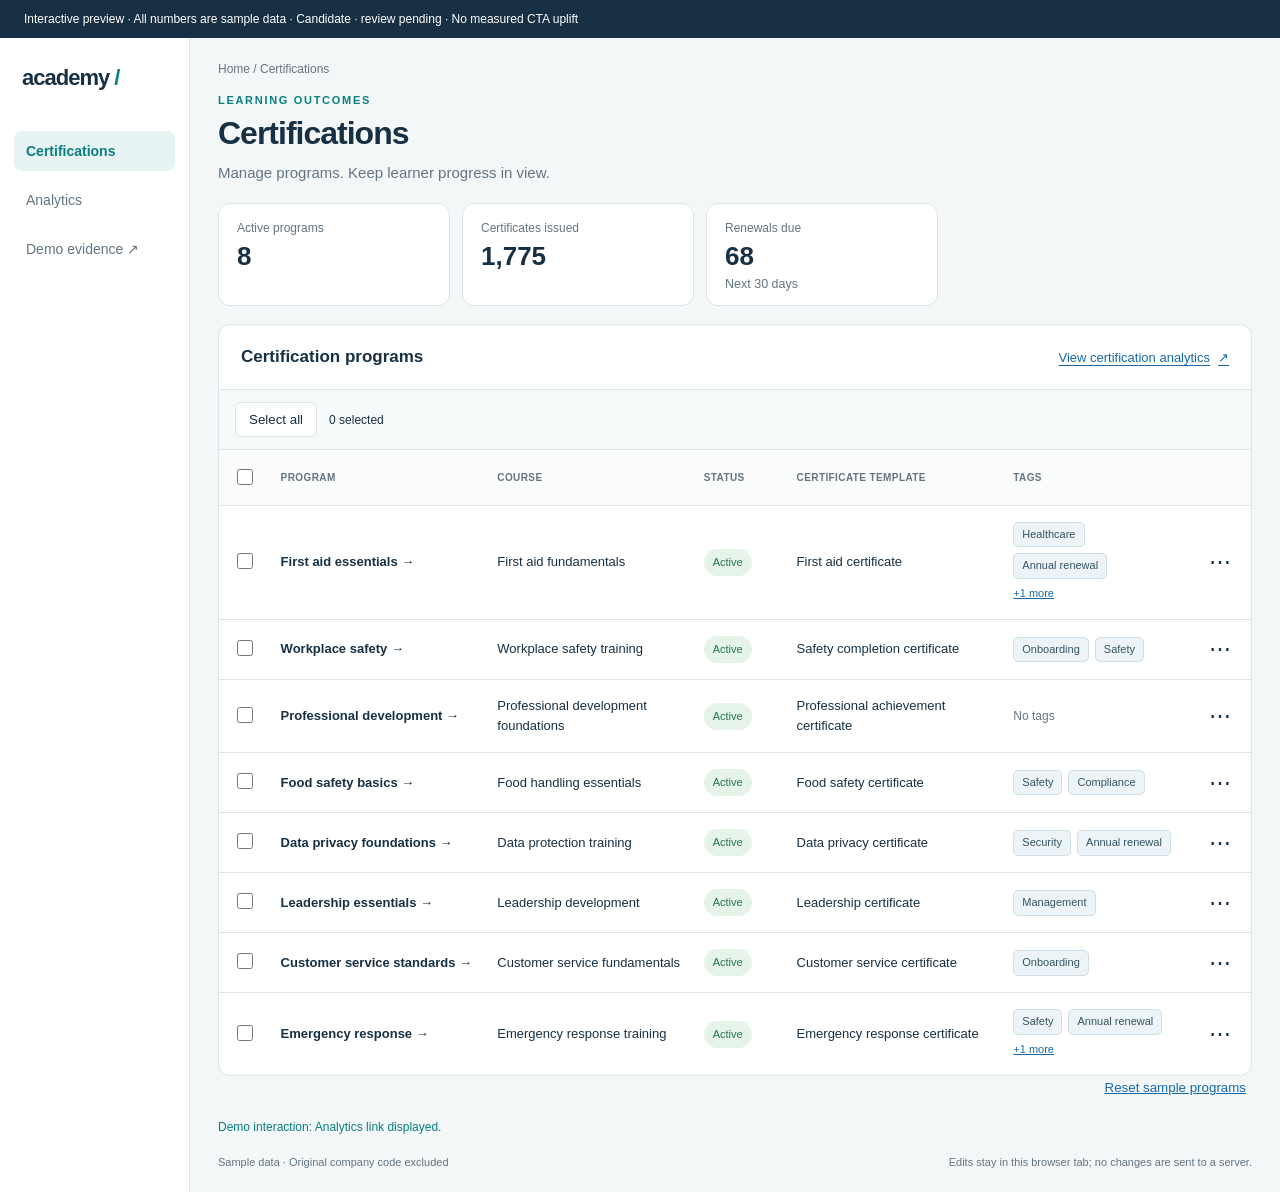
==== commit dfe05555: "Simplify standalone prototype labels and compact dashboard spacing" ====
--- a/site/app.html
+++ b/site/app.html
@@ -1,7 +1,7 @@
 <!doctype html>
 <html lang="en"><head><meta charset="utf-8"><meta name="viewport" content="width=device-width,initial-scale=1"><title>Academy · Certification workspace</title>
 <style>
-:root{--ink:#173044;--muted:#627581;--line:#dce5e8;--teal:#087f81;--paper:#f4f7f8}*{box-sizing:border-box}body{margin:0;background:var(--paper);color:var(--ink);font:15px -apple-system,BlinkMacSystemFont,"Segoe UI",sans-serif}a{color:inherit}button,a{touch-action:manipulation}a:focus-visible,button:focus-visible{outline:3px solid #f3b54c;outline-offset:4px}.notice{background:#173044;color:#fff;padding:10px 24px;font-size:12px;line-height:1.5}.shell{display:grid;grid-template-columns:190px 1fr;min-height:calc(100vh - 38px)}nav{padding:27px 22px;background:#fff;border-right:1px solid var(--line)}.brand{font-size:22px;font-weight:750;letter-spacing:-1px;margin-bottom:40px}.brand span{color:var(--teal)}nav a{display:block;text-decoration:none;font-size:14px;margin:9px -8px;padding:12px;border-radius:8px;color:var(--muted)}nav a.active{background:#e6f3f2;color:var(--teal);font-weight:650}main{max-width:1150px;width:100%;padding:36px 42px;margin:auto}.crumb{font-size:12px;color:var(--muted);margin-bottom:32px}.head{display:flex;align-items:center;justify-content:space-between;gap:20px}.eyebrow{font-size:11px;text-transform:uppercase;letter-spacing:1.7px;color:var(--teal);font-weight:700}h1{font-size:32px;letter-spacing:-1px;margin:9px 0}p{line-height:1.6;color:var(--muted)}.analytics-cta{display:inline-flex;align-items:center;gap:8px;margin-left:16px;color:#1769aa;font-size:13px;font-weight:500;text-decoration:underline;text-underline-offset:3px;text-align:right}.analytics-cta span{flex-shrink:0;text-decoration:none}.analytics-cta:hover{color:#104d80}.stats{display:grid;grid-template-columns:repeat(3,1fr);gap:16px;margin:30px 0}.stat,.panel{border:1px solid var(--line);background:#fff;border-radius:12px}.stat{padding:22px}.stat label{color:var(--muted);font-size:12px}.stat strong{display:block;font-size:30px;margin:10px 0 4px}.stat small{color:var(--muted)}.panel{overflow:hidden}.panel-head{padding:22px;display:flex;flex-wrap:wrap;gap:12px;align-items:center;border-bottom:1px solid var(--line)}.panel-head h2{font-size:17px;margin:0;margin-right:auto}.tag{font-size:11px;color:var(--muted);border:1px solid var(--line);padding:6px 9px;border-radius:5px}table{width:100%;border-collapse:collapse;text-align:left}th{font-size:11px;text-transform:uppercase;letter-spacing:.7px;color:var(--muted);background:#fbfcfc;padding:15px 22px}td{padding:20px 22px;border-top:1px solid var(--line);font-size:14px}.program-link{font-weight:650;text-decoration:none}.status{background:#e5f3e8;color:#24794a;padding:5px 9px;border-radius:20px;font-size:11px}.foot{display:flex;gap:15px;justify-content:space-between;font-size:11px;color:var(--muted);margin-top:22px}.program-cta{display:inline-block;margin:15px 0;color:var(--teal);font-weight:650}.back{color:var(--teal);font-size:13px}.chart{height:170px;display:flex;align-items:flex-end;gap:15px;padding:20px 0}.bar{width:14%;background:#8cc6c2;border-radius:5px 5px 0 0}.bar:nth-child(2n){background:#087f81}.view{display:none}.view.visible{display:block}.event-note{margin-top:20px;color:var(--teal);font-size:12px}@media(max-width:720px){.shell{grid-template-columns:1fr}nav{display:none}main{padding:25px 18px}.stats{gap:8px}.stat{padding:14px}.head{align-items:flex-start;flex-direction:column}.analytics-cta{margin-left:auto}td,th{padding:14px 10px}.foot{flex-direction:column}}
+:root{--ink:#173044;--muted:#627581;--line:#dce5e8;--teal:#087f81;--paper:#f4f7f8}*{box-sizing:border-box}body{margin:0;background:var(--paper);color:var(--ink);font:15px -apple-system,BlinkMacSystemFont,"Segoe UI",sans-serif}a{color:inherit}button,a{touch-action:manipulation}a:focus-visible,button:focus-visible{outline:3px solid #f3b54c;outline-offset:4px}.notice{background:#173044;color:#fff;padding:10px 24px;font-size:12px;line-height:1.5}.shell{display:grid;grid-template-columns:190px 1fr;min-height:calc(100vh - 38px)}nav{padding:27px 22px;background:#fff;border-right:1px solid var(--line)}.brand{font-size:22px;font-weight:750;letter-spacing:-1px;margin-bottom:40px}.brand span{color:var(--teal)}nav a{display:block;text-decoration:none;font-size:14px;margin:9px -8px;padding:12px;border-radius:8px;color:var(--muted)}nav a.active{background:#e6f3f2;color:var(--teal);font-weight:650}main{max-width:1150px;width:100%;padding:36px 42px;margin:auto}.crumb{font-size:12px;color:var(--muted);margin-bottom:18px}.head p{margin:6px 0 0}.head{display:flex;align-items:center;justify-content:space-between;gap:20px}.eyebrow{font-size:11px;text-transform:uppercase;letter-spacing:1.7px;color:var(--teal);font-weight:700}h1{font-size:32px;letter-spacing:-1px;margin:9px 0}p{line-height:1.6;color:var(--muted)}.analytics-cta{display:inline-flex;align-items:center;gap:8px;margin-left:16px;color:#1769aa;font-size:13px;font-weight:500;text-decoration:underline;text-underline-offset:3px;text-align:right}.analytics-cta span{flex-shrink:0;text-decoration:none}.analytics-cta:hover{color:#104d80}.stats{display:grid;grid-template-columns:repeat(3,minmax(0,1fr));max-width:720px;gap:12px;margin:18px 0}.stat,.panel{border:1px solid var(--line);background:#fff;border-radius:12px}.stat{padding:14px 18px}.stat label{color:var(--muted);font-size:12px}.stat strong{display:block;font-size:26px;margin:6px 0 2px}.stat small{color:var(--muted)}.panel{overflow:hidden}.panel-head{padding:22px;display:flex;flex-wrap:wrap;gap:12px;align-items:center;border-bottom:1px solid var(--line)}.panel-head h2{font-size:17px;margin:0;margin-right:auto}.tag{font-size:11px;color:var(--muted);border:1px solid var(--line);padding:6px 9px;border-radius:5px}table{width:100%;border-collapse:collapse;text-align:left}th{font-size:11px;text-transform:uppercase;letter-spacing:.7px;color:var(--muted);background:#fbfcfc;padding:15px 22px}td{padding:20px 22px;border-top:1px solid var(--line);font-size:14px}.program-link{font-weight:650;text-decoration:none}.status{background:#e5f3e8;color:#24794a;padding:5px 9px;border-radius:20px;font-size:11px}.foot{display:flex;gap:15px;justify-content:space-between;font-size:11px;color:var(--muted);margin-top:22px}.program-cta{display:inline-block;margin:15px 0;color:var(--teal);font-weight:650}.back{color:var(--teal);font-size:13px}.chart{height:170px;display:flex;align-items:flex-end;gap:15px;padding:20px 0}.bar{width:14%;background:#8cc6c2;border-radius:5px 5px 0 0}.bar:nth-child(2n){background:#087f81}.view{display:none}.view.visible{display:block}.event-note{margin-top:20px;color:var(--teal);font-size:12px}@media(max-width:720px){.shell{grid-template-columns:1fr}nav{display:none}main{padding:25px 18px}.stats{gap:8px}.stat{padding:14px}.head{align-items:flex-start;flex-direction:column}.analytics-cta{margin-left:auto}td,th{padding:14px 10px}.foot{flex-direction:column}}
 .programs-panel{overflow:visible}.program-table th,.program-table td{padding:16px 12px}.program-table .renewals{text-align:center}.program-link:hover{text-decoration:underline}.row-menu{position:relative}.row-menu summary{list-style:none;cursor:pointer;padding:5px 10px;font-size:22px;border-radius:5px;line-height:1}.row-menu summary::-webkit-details-marker{display:none}.row-menu summary:hover{background:#edf3f5}.menu-popup{position:absolute;right:0;bottom:100%;min-width:150px;background:white;border:1px solid var(--line);box-shadow:0 6px 18px #17304420;border-radius:8px;padding:5px;z-index:2}.menu-popup button{display:block;width:100%;border:0;background:white;padding:10px;text-align:left;cursor:pointer;color:var(--ink)}.menu-popup button:hover{background:#edf3f5}.menu-popup .delete{color:#ab3030}.sr-only{position:absolute;width:1px;height:1px;overflow:hidden;clip-path:inset(50%)}.program-tools{display:flex;align-items:center;justify-content:space-between;gap:15px;font-size:12px}.program-tools button{border:0;background:none;color:#1769aa;text-decoration:underline;cursor:pointer;white-space:nowrap}.secondary,.primary{border:1px solid var(--line);border-radius:6px;padding:9px 13px;background:white;color:var(--ink);cursor:pointer}.primary{background:var(--teal);color:white;border-color:var(--teal)}dialog{width:min(440px,90vw);border:1px solid var(--line);border-radius:12px;padding:25px;color:var(--ink)}dialog::backdrop{background:#17304455}dialog h2{margin-top:0}dialog label{display:block;font-size:13px;margin:14px 0 6px}dialog input{font:inherit;width:100%;padding:10px;border:1px solid var(--line);border-radius:6px}.dialog-actions{display:flex;justify-content:flex-end;gap:10px;margin-top:22px}@media(max-width:850px){.program-table th,.program-table td{padding:12px 7px;font-size:12px}.program-table th{font-size:10px}.program-link{font-weight:600}} .program-table{table-layout:fixed}.col-program{width:28%}.col-status{width:11%}.col-issued{width:10%}.col-renewals{width:15%}.col-template{width:30%}.col-actions{width:6%}.program-table th,.program-table td{padding:18px 16px;vertical-align:middle;overflow-wrap:anywhere}.program-table th:nth-child(3),.program-table td:nth-child(3){text-align:center}.program-table td:last-child{text-align:center;padding:12px 6px}.row-menu summary{display:inline-block}.program-table th{line-height:1.5}.program-table td{line-height:1.55}@media(max-width:850px){.program-table th,.program-table td{padding:14px 9px}.program-table th{letter-spacing:.4px}.col-program{width:26%}.col-template{width:32%}} 
 .program-table-scroll{width:100%;overflow-x:auto;border-radius:0 0 12px 12px}.program-table{min-width:900px}.program-table th,.program-table td{overflow-wrap:normal;word-break:normal}.program-table th:nth-child(2),.program-table th:nth-child(3){white-space:nowrap}.status{display:inline-block;white-space:nowrap}.col-status{width:12%}.col-template{width:29%}@media(max-width:850px){.col-program{width:28%}.col-template{width:29%}}
 
@@ -10,23 +10,23 @@
 .selection-toolbar{display:flex;align-items:center;gap:12px;flex-wrap:wrap;padding:12px 16px;border-bottom:1px solid var(--line);background:#f7fafb;position:sticky;top:0;z-index:2;font-size:12px}.bulk-actions{display:flex;gap:8px;margin-left:auto}.selection-toolbar[hidden],.bulk-actions[hidden]{display:none}.bulk-delete{color:#ab3030}.selection-cell{text-align:center!important;padding:16px 8px!important}.selection-cell input{width:16px;height:16px;accent-color:var(--teal);cursor:pointer}.selected-program{background:#eef7f7}.program-table.candidate{min-width:1120px}.program-table.candidate .col-select{width:4%}.program-table.candidate .col-program{width:22%}.program-table.candidate .col-course{width:20%}.program-table.candidate .col-status{width:9%}.program-table.candidate .col-template{width:22%}.program-table.candidate .col-tags{width:17%}.program-table.candidate .col-actions{width:6%}
 
 /* Keep desktop columns inside the workspace; smaller previews retain scrolling. */
-.shell{grid-template-columns:190px minmax(0,1fr)}main{min-width:0;max-width:none;padding:32px 28px}
+.shell{grid-template-columns:190px minmax(0,1fr)}main{min-width:0;max-width:none;padding:24px 28px}
 @media(min-width:1000px){.program-table.candidate{min-width:0}.program-table.candidate th,.program-table.candidate td{padding:16px 10px}.program-table.candidate th{font-size:10px;letter-spacing:.4px;white-space:normal}.program-table.candidate td{font-size:13px;overflow-wrap:break-word}.program-table.candidate .col-select{width:5%}.program-table.candidate .col-program{width:21%}.program-table.candidate .col-course{width:20%}.program-table.candidate .col-status{width:9%}.program-table.candidate .col-template{width:21%}.program-table.candidate .col-tags{width:18%}.program-table.candidate .col-actions{width:6%}.program-table.candidate td:last-child{padding:12px 2px}.row-menu summary{padding:5px 6px}}
 @media(max-width:720px){.shell{grid-template-columns:minmax(0,1fr)}main{padding:25px 18px}}
 </style></head><body>
 <div class="notice">Interactive preview · All numbers are sample data · Candidate · review pending · No measured CTA uplift</div>
 <div class="shell"><nav aria-label="Main navigation"><div class="brand">academy<span> /</span></div><a id="nav-certifications" href="?view=overview">Certifications</a><a id="nav-analytics" href="?view=analytics">Analytics</a><a href="index.html" target="_top">Demo evidence ↗</a></nav><main>
-<div class="crumb">Workspace / Learning outcomes</div>
+<div class="crumb" id="breadcrumb">Home / Certifications</div>
 <section id="overview" class="view"><div class="head"><div><div class="eyebrow">Learning outcomes</div><h1>Certifications</h1><p>Manage programs. Keep learner progress in view.</p></div></div>
 <div class="stats"><div class="stat"><label>Active programs</label><strong id="program-count">3</strong></div><div class="stat"><label>Certificates issued</label><strong id="total-issued">1,248</strong></div><div class="stat"><label>Renewals due</label><strong id="total-renewals">36</strong><small>Next 30 days</small></div></div>
 <div class="panel programs-panel"><div class="panel-head"><h2>Certification programs</h2><a class="analytics-cta" href="?view=analytics" data-event="analytics_cta_clicked" data-placement="overview">View certification analytics <span aria-hidden="true">↗</span></a></div><div id="selection-tools" class="selection-toolbar" hidden><button id="toggle-select-all" class="secondary" type="button">Select all</button><span id="selection-count" role="status">0 selected</span><div id="bulk-actions" class="bulk-actions" hidden><button id="bulk-tags" class="secondary" type="button">Edit tags</button><button id="bulk-delete" class="secondary bulk-delete" type="button">Delete selected</button></div></div><div class="program-table-scroll" role="region" aria-label="Certification programs table" tabindex="0"><table class="program-table candidate"><colgroup><col class="col-select"><col class="col-program"><col class="col-course"><col class="col-status"><col class="col-template"><col class="col-tags"><col class="col-actions"></colgroup><thead><tr><th class="selection-cell"><input id="select-all" type="checkbox" aria-label="Select all programs"></th><th>Program</th><th>Course</th><th>Status</th><th>Certificate template</th><th>Tags</th><th><span class="sr-only">Actions</span></th></tr></thead><tbody id="program-rows"></tbody></table></div></div><div class="program-tools"><p id="program-message" role="status"></p><button id="reset-programs" type="button">Reset sample programs</button></div></section>
 <section id="program" class="view"><a class="back" href="?view=overview">← All certifications</a><h1 id="program-title">First aid essentials</h1><p>Configure certification requirements and renewal rules.</p><div class="panel" style="padding:25px"><h2>Program settings</h2><p id="program-course"></p><p id="program-template"></p><button id="edit-current-program" class="secondary" type="button">Edit program</button><p>Certificate expires after 12 months.</p><p>Completion rule: finish all required modules.</p></div></section>
-<section id="analytics" class="view"><a class="back" href="?view=overview">← All certifications</a><div class="eyebrow" style="margin-top:26px">Learning outcomes</div><h1>Certification analytics</h1><p id="scope">All programs</p><div class="stats"><div class="stat"><label>Issued this month</label><strong id="issued-metric">142</strong></div><div class="stat"><label>Renewed</label><strong id="renewed-metric">28</strong></div><div class="stat"><label>Active learners</label><strong id="learners-metric">806</strong></div></div><div class="panel" style="padding:24px"><h2>Issuance over time</h2><div class="chart" aria-label="Illustrative issuance chart"><div class="bar" style="height:40%"></div><div class="bar" style="height:55%"></div><div class="bar" style="height:45%"></div><div class="bar" style="height:75%"></div><div class="bar" style="height:65%"></div><div class="bar" style="height:92%"></div></div><button id="report-action" style="padding:10px 15px;border:1px solid #087f81;background:white;color:#087f81;border-radius:6px;cursor:pointer">Inspect renewal activity</button><p id="activity-result" hidden>36 learners have a renewal due within 30 days. </p></div></section>
-<div class="event-note" id="event-note" role="status"></div><div class="foot"><span>Local demonstration application · Original company code excluded</span><span>Dashboard action ≠ click-through</span></div></main></div><dialog id="program-dialog"><form id="program-form"><h2 id="dialog-title">Edit program</h2><p id="dialog-note"></p><div id="edit-fields"><label for="program-name">Program name</label><input id="program-name" maxlength="100" required><label for="course-name">Required course</label><select id="course-name" required></select><div id="template-field"><label for="template-name">Certificate template</label><input id="template-name" maxlength="100" required></div></div><div class="dialog-actions"><button id="cancel-program" type="button" class="secondary">Cancel</button><button id="save-program" type="submit" class="primary">Save changes</button></div></form></dialog>
+<section id="analytics" class="view"><a class="back" href="?view=overview">← All certifications</a><div class="eyebrow" style="margin-top:16px">Learning outcomes</div><h1>Certification analytics</h1><p id="scope">All programs</p><div class="stats"><div class="stat"><label>Issued this month</label><strong id="issued-metric">142</strong></div><div class="stat"><label>Renewed</label><strong id="renewed-metric">28</strong></div><div class="stat"><label>Active learners</label><strong id="learners-metric">806</strong></div></div><div class="panel" style="padding:24px"><h2>Issuance over time</h2><div class="chart" aria-label="Illustrative issuance chart"><div class="bar" style="height:40%"></div><div class="bar" style="height:55%"></div><div class="bar" style="height:45%"></div><div class="bar" style="height:75%"></div><div class="bar" style="height:65%"></div><div class="bar" style="height:92%"></div></div><button id="report-action" style="padding:10px 15px;border:1px solid #087f81;background:white;color:#087f81;border-radius:6px;cursor:pointer">Inspect renewal activity</button><p id="activity-result" hidden>36 learners have a renewal due within 30 days. </p></div></section>
+<div class="event-note" id="event-note" role="status"></div><div class="foot"><span>Sample data · Original company code excluded</span><span>Edits stay in this browser tab; no changes are sent to a server.</span></div></main></div><dialog id="program-dialog"><form id="program-form"><h2 id="dialog-title">Edit program</h2><p id="dialog-note"></p><div id="edit-fields"><label for="program-name">Program name</label><input id="program-name" maxlength="100" required><label for="course-name">Required course</label><select id="course-name" required></select><div id="template-field"><label for="template-name">Certificate template</label><input id="template-name" maxlength="100" required></div></div><div class="dialog-actions"><button id="cancel-program" type="button" class="secondary">Cancel</button><button id="save-program" type="submit" class="primary">Save changes</button></div></form></dialog>
 <dialog id="tags-dialog"><form id="tags-form"><h2 id="tags-title">Manage tags</h2><p id="tag-program-name"></p><p id="tags-help" class="tag-help">Add or remove up to 5 tags for this program.</p><div id="bulk-tags-options" hidden><label for="bulk-tag-mode">Apply to selected programs</label><select id="bulk-tag-mode"><option value="add">Add these tags</option><option value="remove">Remove these tags</option></select></div><div id="tag-list" class="program-tags"></div><p id="tag-count" class="tag-help"></p><label for="new-tag">New tag</label><div class="tag-entry"><input id="new-tag" autocomplete="off"><button id="add-tag" type="button" class="secondary">Add</button></div><p id="tag-error" role="status" class="tag-error"></p><div class="dialog-actions"><button id="cancel-tags" type="button" class="secondary">Cancel</button><button type="submit" class="primary">Save tags</button></div></form></dialog>
 <script>
-const params=new URLSearchParams(location.search);const view=['overview','program','analytics'].includes(params.get('view'))?params.get('view'):'overview';document.getElementById(view).classList.add('visible');['certifications','analytics'].forEach(section=>{const active=section===(view==='analytics'?'analytics':'certifications');const link=document.getElementById('nav-'+section);link.className=active?'active':'';link.setAttribute('aria-current',active?'page':'false');});const filtered=params.get('program')==='first-aid';if(filtered){document.getElementById('scope').textContent='First aid essentials';document.getElementById('issued-metric').textContent='56';document.getElementById('renewed-metric').textContent='12';document.getElementById('learners-metric').textContent='312';document.getElementById('activity-result').textContent='18 learners in First aid essentials have a renewal due within 30 days. ';document.querySelector('.chart').setAttribute('aria-label','Illustrative First aid essentials issuance chart');[35,40,60,50,70,80].forEach((v,i)=>document.querySelectorAll('.bar')[i].style.height=v+'%');}if(params.get('qa')==='1')document.querySelectorAll('a[href^="?"]').forEach(a=>a.href=a.getAttribute('href')+'&qa=1');
-async function track(event,placement){document.getElementById('event-note').textContent='Preview interaction: '+event+' (browser only; no data sent or measured outcome).';}
+const params=new URLSearchParams(location.search);const view=['overview','program','analytics'].includes(params.get('view'))?params.get('view'):'overview';document.getElementById(view).classList.add('visible');document.getElementById('breadcrumb').textContent=view==='analytics'?'Home / Analytics':'Home / Certifications';['certifications','analytics'].forEach(section=>{const active=section===(view==='analytics'?'analytics':'certifications');const link=document.getElementById('nav-'+section);link.className=active?'active':'';link.setAttribute('aria-current',active?'page':'false');});const filtered=params.get('program')==='first-aid';if(filtered){document.getElementById('scope').textContent='First aid essentials';document.getElementById('issued-metric').textContent='56';document.getElementById('renewed-metric').textContent='12';document.getElementById('learners-metric').textContent='312';document.getElementById('activity-result').textContent='18 learners in First aid essentials have a renewal due within 30 days. ';document.querySelector('.chart').setAttribute('aria-label','Illustrative First aid essentials issuance chart');[35,40,60,50,70,80].forEach((v,i)=>document.querySelectorAll('.bar')[i].style.height=v+'%');}if(params.get('qa')==='1')document.querySelectorAll('a[href^="?"]').forEach(a=>a.href=a.getAttribute('href')+'&qa=1');
+async function track(event,placement){const labels={analytics_cta_exposed:'Analytics link displayed.',analytics_cta_clicked:'Analytics link opened.',dashboard_viewed:'Analytics dashboard opened.',dashboard_action:'Renewal activity shown.'};document.getElementById('event-note').textContent='Demo interaction: '+(labels[event]||'Preview updated.');}
 document.querySelectorAll('[data-event]').forEach(link=>link.addEventListener('click',async e=>{e.preventDefault();await track(link.dataset.event,link.dataset.placement);location.assign(link.getAttribute('href'));}));
 if(view==='overview'&&document.querySelector('.analytics-cta'))track('analytics_cta_exposed','overview');if(view==='program'&&document.querySelector('.program-cta'))track('analytics_cta_exposed','within_item');
 if(view==='analytics')track('dashboard_viewed',filtered?'within_item':'overview');document.getElementById('report-action').addEventListener('click',()=>{document.getElementById('activity-result').hidden=false;track('dashboard_action',filtered?'within_item':'overview')});
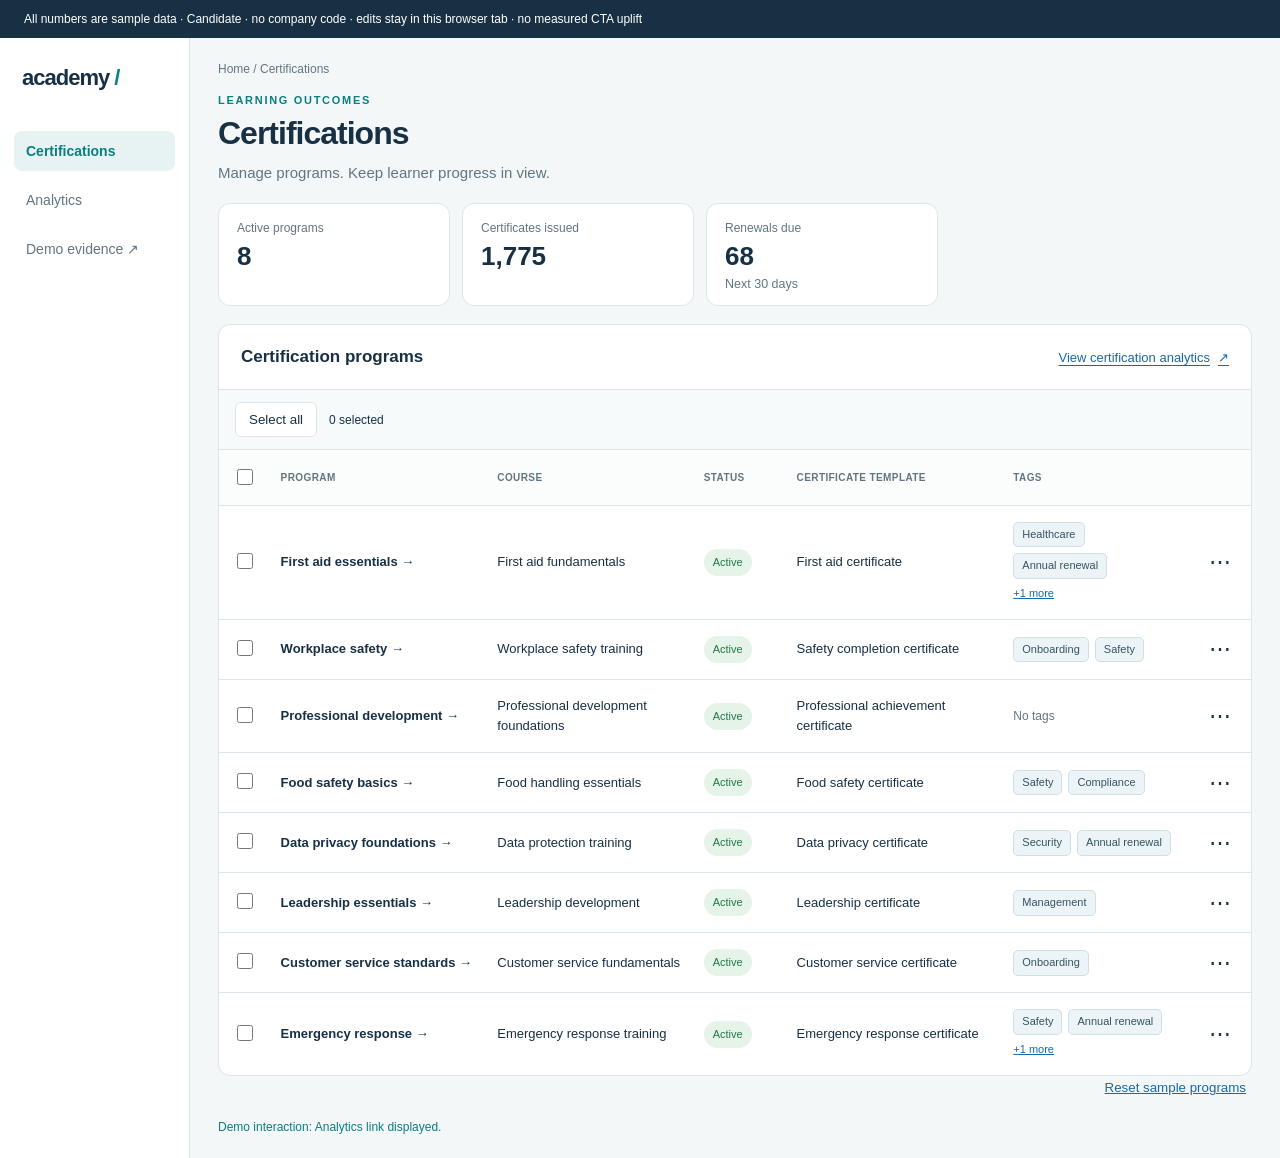
==== commit 72fe4770: "Tighten the cover, checks, and page caveats for a 1512px screen. The guardrail headline stays on two" ====
--- a/site/app.html
+++ b/site/app.html
@@ -1,7 +1,7 @@
 <!doctype html>
 <html lang="en"><head><meta charset="utf-8"><meta name="viewport" content="width=device-width,initial-scale=1"><title>Academy · Certification workspace</title>
 <style>
-:root{--ink:#173044;--muted:#627581;--line:#dce5e8;--teal:#087f81;--paper:#f4f7f8}*{box-sizing:border-box}body{margin:0;background:var(--paper);color:var(--ink);font:15px -apple-system,BlinkMacSystemFont,"Segoe UI",sans-serif}a{color:inherit}button,a{touch-action:manipulation}a:focus-visible,button:focus-visible{outline:3px solid #f3b54c;outline-offset:4px}.notice{background:#173044;color:#fff;padding:10px 24px;font-size:12px;line-height:1.5}.shell{display:grid;grid-template-columns:190px 1fr;min-height:calc(100vh - 38px)}nav{padding:27px 22px;background:#fff;border-right:1px solid var(--line)}.brand{font-size:22px;font-weight:750;letter-spacing:-1px;margin-bottom:40px}.brand span{color:var(--teal)}nav a{display:block;text-decoration:none;font-size:14px;margin:9px -8px;padding:12px;border-radius:8px;color:var(--muted)}nav a.active{background:#e6f3f2;color:var(--teal);font-weight:650}main{max-width:1150px;width:100%;padding:36px 42px;margin:auto}.crumb{font-size:12px;color:var(--muted);margin-bottom:18px}.head p{margin:6px 0 0}.head{display:flex;align-items:center;justify-content:space-between;gap:20px}.eyebrow{font-size:11px;text-transform:uppercase;letter-spacing:1.7px;color:var(--teal);font-weight:700}h1{font-size:32px;letter-spacing:-1px;margin:9px 0}p{line-height:1.6;color:var(--muted)}.analytics-cta{display:inline-flex;align-items:center;gap:8px;margin-left:16px;color:#1769aa;font-size:13px;font-weight:500;text-decoration:underline;text-underline-offset:3px;text-align:right}.analytics-cta span{flex-shrink:0;text-decoration:none}.analytics-cta:hover{color:#104d80}.stats{display:grid;grid-template-columns:repeat(3,minmax(0,1fr));max-width:720px;gap:12px;margin:18px 0}.stat,.panel{border:1px solid var(--line);background:#fff;border-radius:12px}.stat{padding:14px 18px}.stat label{color:var(--muted);font-size:12px}.stat strong{display:block;font-size:26px;margin:6px 0 2px}.stat small{color:var(--muted)}.panel{overflow:hidden}.panel-head{padding:22px;display:flex;flex-wrap:wrap;gap:12px;align-items:center;border-bottom:1px solid var(--line)}.panel-head h2{font-size:17px;margin:0;margin-right:auto}.tag{font-size:11px;color:var(--muted);border:1px solid var(--line);padding:6px 9px;border-radius:5px}table{width:100%;border-collapse:collapse;text-align:left}th{font-size:11px;text-transform:uppercase;letter-spacing:.7px;color:var(--muted);background:#fbfcfc;padding:15px 22px}td{padding:20px 22px;border-top:1px solid var(--line);font-size:14px}.program-link{font-weight:650;text-decoration:none}.status{background:#e5f3e8;color:#24794a;padding:5px 9px;border-radius:20px;font-size:11px}.foot{display:flex;gap:15px;justify-content:space-between;font-size:11px;color:var(--muted);margin-top:22px}.program-cta{display:inline-block;margin:15px 0;color:var(--teal);font-weight:650}.back{color:var(--teal);font-size:13px}.chart{height:170px;display:flex;align-items:flex-end;gap:15px;padding:20px 0}.bar{width:14%;background:#8cc6c2;border-radius:5px 5px 0 0}.bar:nth-child(2n){background:#087f81}.view{display:none}.view.visible{display:block}.event-note{margin-top:20px;color:var(--teal);font-size:12px}@media(max-width:720px){.shell{grid-template-columns:1fr}nav{display:none}main{padding:25px 18px}.stats{gap:8px}.stat{padding:14px}.head{align-items:flex-start;flex-direction:column}.analytics-cta{margin-left:auto}td,th{padding:14px 10px}.foot{flex-direction:column}}
+:root{--ink:#173044;--muted:#627581;--line:#dce5e8;--teal:#087f81;--paper:#f4f7f8}*{box-sizing:border-box}body{margin:0;background:var(--paper);color:var(--ink);font:15px -apple-system,BlinkMacSystemFont,"Segoe UI",sans-serif}a{color:inherit}button,a{touch-action:manipulation}a:focus-visible,button:focus-visible{outline:3px solid #f3b54c;outline-offset:4px}.notice{background:#173044;color:#fff;padding:10px 24px;font-size:12px;line-height:1.5}.shell{display:grid;grid-template-columns:190px 1fr;min-height:calc(100vh - 38px)}nav{padding:27px 22px;background:#fff;border-right:1px solid var(--line)}.brand{font-size:22px;font-weight:750;letter-spacing:-1px;margin-bottom:40px}.brand span{color:var(--teal)}nav a{display:block;text-decoration:none;font-size:14px;margin:9px -8px;padding:12px;border-radius:8px;color:var(--muted)}nav a.active{background:#e6f3f2;color:var(--teal);font-weight:650}main{max-width:1150px;width:100%;padding:36px 42px;margin:0 auto}.crumb{font-size:12px;color:var(--muted);margin-bottom:18px}.head p{margin:6px 0 0}.head{display:flex;align-items:center;justify-content:space-between;gap:20px}.eyebrow{font-size:11px;text-transform:uppercase;letter-spacing:1.7px;color:var(--teal);font-weight:700}h1{font-size:32px;letter-spacing:-1px;margin:9px 0}p{line-height:1.6;color:var(--muted)}.analytics-cta{display:inline-flex;align-items:center;gap:8px;margin-left:16px;color:#1769aa;font-size:13px;font-weight:500;text-decoration:underline;text-underline-offset:3px;text-align:right}.analytics-cta span{flex-shrink:0;text-decoration:none}.analytics-cta:hover{color:#104d80}.stats{display:grid;grid-template-columns:repeat(3,minmax(0,1fr));max-width:720px;gap:12px;margin:18px 0}.stat,.panel{border:1px solid var(--line);background:#fff;border-radius:12px}.stat{padding:14px 18px}.stat label{color:var(--muted);font-size:12px}.stat strong{display:block;font-size:26px;margin:6px 0 2px}.stat small{color:var(--muted)}.panel{overflow:hidden}.panel-head{padding:22px;display:flex;flex-wrap:wrap;gap:12px;align-items:center;border-bottom:1px solid var(--line)}.panel-head h2{font-size:17px;margin:0;margin-right:auto}.tag{font-size:11px;color:var(--muted);border:1px solid var(--line);padding:6px 9px;border-radius:5px}table{width:100%;border-collapse:collapse;text-align:left}th{font-size:11px;text-transform:uppercase;letter-spacing:.7px;color:var(--muted);background:#fbfcfc;padding:15px 22px}td{padding:20px 22px;border-top:1px solid var(--line);font-size:14px}.program-link{font-weight:650;text-decoration:none}.status{background:#e5f3e8;color:#24794a;padding:5px 9px;border-radius:20px;font-size:11px}.foot{display:flex;gap:15px;justify-content:space-between;font-size:11px;color:var(--muted);margin-top:22px}.program-cta{display:inline-block;margin:15px 0;color:var(--teal);font-weight:650}.back{color:var(--teal);font-size:13px}.chart{height:170px;display:flex;align-items:flex-end;gap:15px;padding:20px 0}.bar{width:14%;background:#8cc6c2;border-radius:5px 5px 0 0}.bar:nth-child(2n){background:#087f81}.view{display:none}.view.visible{display:block}.event-note{margin-top:20px;color:var(--teal);font-size:12px}@media(max-width:720px){.shell{grid-template-columns:1fr}nav{display:none}main{padding:25px 18px}.stats{gap:8px}.stat{padding:14px}.head{align-items:flex-start;flex-direction:column}.analytics-cta{margin-left:auto}td,th{padding:14px 10px}.foot{flex-direction:column}}
 .programs-panel{overflow:visible}.program-table th,.program-table td{padding:16px 12px}.program-table .renewals{text-align:center}.program-link:hover{text-decoration:underline}.row-menu{position:relative}.row-menu summary{list-style:none;cursor:pointer;padding:5px 10px;font-size:22px;border-radius:5px;line-height:1}.row-menu summary::-webkit-details-marker{display:none}.row-menu summary:hover{background:#edf3f5}.menu-popup{position:absolute;right:0;bottom:100%;min-width:150px;background:white;border:1px solid var(--line);box-shadow:0 6px 18px #17304420;border-radius:8px;padding:5px;z-index:2}.menu-popup button{display:block;width:100%;border:0;background:white;padding:10px;text-align:left;cursor:pointer;color:var(--ink)}.menu-popup button:hover{background:#edf3f5}.menu-popup .delete{color:#ab3030}.sr-only{position:absolute;width:1px;height:1px;overflow:hidden;clip-path:inset(50%)}.program-tools{display:flex;align-items:center;justify-content:space-between;gap:15px;font-size:12px}.program-tools button{border:0;background:none;color:#1769aa;text-decoration:underline;cursor:pointer;white-space:nowrap}.secondary,.primary{border:1px solid var(--line);border-radius:6px;padding:9px 13px;background:white;color:var(--ink);cursor:pointer}.primary{background:var(--teal);color:white;border-color:var(--teal)}dialog{width:min(440px,90vw);border:1px solid var(--line);border-radius:12px;padding:25px;color:var(--ink)}dialog::backdrop{background:#17304455}dialog h2{margin-top:0}dialog label{display:block;font-size:13px;margin:14px 0 6px}dialog input{font:inherit;width:100%;padding:10px;border:1px solid var(--line);border-radius:6px}.dialog-actions{display:flex;justify-content:flex-end;gap:10px;margin-top:22px}@media(max-width:850px){.program-table th,.program-table td{padding:12px 7px;font-size:12px}.program-table th{font-size:10px}.program-link{font-weight:600}} .program-table{table-layout:fixed}.col-program{width:28%}.col-status{width:11%}.col-issued{width:10%}.col-renewals{width:15%}.col-template{width:30%}.col-actions{width:6%}.program-table th,.program-table td{padding:18px 16px;vertical-align:middle;overflow-wrap:anywhere}.program-table th:nth-child(3),.program-table td:nth-child(3){text-align:center}.program-table td:last-child{text-align:center;padding:12px 6px}.row-menu summary{display:inline-block}.program-table th{line-height:1.5}.program-table td{line-height:1.55}@media(max-width:850px){.program-table th,.program-table td{padding:14px 9px}.program-table th{letter-spacing:.4px}.col-program{width:26%}.col-template{width:32%}} 
 .program-table-scroll{width:100%;overflow-x:auto;border-radius:0 0 12px 12px}.program-table{min-width:900px}.program-table th,.program-table td{overflow-wrap:normal;word-break:normal}.program-table th:nth-child(2),.program-table th:nth-child(3){white-space:nowrap}.status{display:inline-block;white-space:nowrap}.col-status{width:12%}.col-template{width:29%}@media(max-width:850px){.col-program{width:28%}.col-template{width:29%}}
 
@@ -13,8 +13,9 @@
 .shell{grid-template-columns:190px minmax(0,1fr)}main{min-width:0;max-width:none;padding:24px 28px}
 @media(min-width:1000px){.program-table.candidate{min-width:0}.program-table.candidate th,.program-table.candidate td{padding:16px 10px}.program-table.candidate th{font-size:10px;letter-spacing:.4px;white-space:normal}.program-table.candidate td{font-size:13px;overflow-wrap:break-word}.program-table.candidate .col-select{width:5%}.program-table.candidate .col-program{width:21%}.program-table.candidate .col-course{width:20%}.program-table.candidate .col-status{width:9%}.program-table.candidate .col-template{width:21%}.program-table.candidate .col-tags{width:18%}.program-table.candidate .col-actions{width:6%}.program-table.candidate td:last-child{padding:12px 2px}.row-menu summary{padding:5px 6px}}
 @media(max-width:720px){.shell{grid-template-columns:minmax(0,1fr)}main{padding:25px 18px}}
-</style></head><body>
-<div class="notice">Interactive preview · All numbers are sample data · Candidate · review pending · No measured CTA uplift</div>
+</style><script defer src="analytics.js"></script>
+</head><body>
+<div class="notice">All numbers are sample data · Candidate · no company code · edits stay in this browser tab · no measured CTA uplift</div>
 <div class="shell"><nav aria-label="Main navigation"><div class="brand">academy<span> /</span></div><a id="nav-certifications" href="?view=overview">Certifications</a><a id="nav-analytics" href="?view=analytics">Analytics</a><a href="index.html" target="_top">Demo evidence ↗</a></nav><main>
 <div class="crumb" id="breadcrumb">Home / Certifications</div>
 <section id="overview" class="view"><div class="head"><div><div class="eyebrow">Learning outcomes</div><h1>Certifications</h1><p>Manage programs. Keep learner progress in view.</p></div></div>
@@ -22,7 +23,7 @@
 <div class="panel programs-panel"><div class="panel-head"><h2>Certification programs</h2><a class="analytics-cta" href="?view=analytics" data-event="analytics_cta_clicked" data-placement="overview">View certification analytics <span aria-hidden="true">↗</span></a></div><div id="selection-tools" class="selection-toolbar" hidden><button id="toggle-select-all" class="secondary" type="button">Select all</button><span id="selection-count" role="status">0 selected</span><div id="bulk-actions" class="bulk-actions" hidden><button id="bulk-tags" class="secondary" type="button">Edit tags</button><button id="bulk-delete" class="secondary bulk-delete" type="button">Delete selected</button></div></div><div class="program-table-scroll" role="region" aria-label="Certification programs table" tabindex="0"><table class="program-table candidate"><colgroup><col class="col-select"><col class="col-program"><col class="col-course"><col class="col-status"><col class="col-template"><col class="col-tags"><col class="col-actions"></colgroup><thead><tr><th class="selection-cell"><input id="select-all" type="checkbox" aria-label="Select all programs"></th><th>Program</th><th>Course</th><th>Status</th><th>Certificate template</th><th>Tags</th><th><span class="sr-only">Actions</span></th></tr></thead><tbody id="program-rows"></tbody></table></div></div><div class="program-tools"><p id="program-message" role="status"></p><button id="reset-programs" type="button">Reset sample programs</button></div></section>
 <section id="program" class="view"><a class="back" href="?view=overview">← All certifications</a><h1 id="program-title">First aid essentials</h1><p>Configure certification requirements and renewal rules.</p><div class="panel" style="padding:25px"><h2>Program settings</h2><p id="program-course"></p><p id="program-template"></p><button id="edit-current-program" class="secondary" type="button">Edit program</button><p>Certificate expires after 12 months.</p><p>Completion rule: finish all required modules.</p></div></section>
 <section id="analytics" class="view"><a class="back" href="?view=overview">← All certifications</a><div class="eyebrow" style="margin-top:16px">Learning outcomes</div><h1>Certification analytics</h1><p id="scope">All programs</p><div class="stats"><div class="stat"><label>Issued this month</label><strong id="issued-metric">142</strong></div><div class="stat"><label>Renewed</label><strong id="renewed-metric">28</strong></div><div class="stat"><label>Active learners</label><strong id="learners-metric">806</strong></div></div><div class="panel" style="padding:24px"><h2>Issuance over time</h2><div class="chart" aria-label="Illustrative issuance chart"><div class="bar" style="height:40%"></div><div class="bar" style="height:55%"></div><div class="bar" style="height:45%"></div><div class="bar" style="height:75%"></div><div class="bar" style="height:65%"></div><div class="bar" style="height:92%"></div></div><button id="report-action" style="padding:10px 15px;border:1px solid #087f81;background:white;color:#087f81;border-radius:6px;cursor:pointer">Inspect renewal activity</button><p id="activity-result" hidden>36 learners have a renewal due within 30 days. </p></div></section>
-<div class="event-note" id="event-note" role="status"></div><div class="foot"><span>Sample data · Original company code excluded</span><span>Edits stay in this browser tab; no changes are sent to a server.</span></div></main></div><dialog id="program-dialog"><form id="program-form"><h2 id="dialog-title">Edit program</h2><p id="dialog-note"></p><div id="edit-fields"><label for="program-name">Program name</label><input id="program-name" maxlength="100" required><label for="course-name">Required course</label><select id="course-name" required></select><div id="template-field"><label for="template-name">Certificate template</label><input id="template-name" maxlength="100" required></div></div><div class="dialog-actions"><button id="cancel-program" type="button" class="secondary">Cancel</button><button id="save-program" type="submit" class="primary">Save changes</button></div></form></dialog>
+<div class="event-note" id="event-note" role="status"></div></main></div><dialog id="program-dialog"><form id="program-form"><h2 id="dialog-title">Edit program</h2><p id="dialog-note"></p><div id="edit-fields"><label for="program-name">Program name</label><input id="program-name" maxlength="100" required><label for="course-name">Required course</label><select id="course-name" required></select><div id="template-field"><label for="template-name">Certificate template</label><input id="template-name" maxlength="100" required></div></div><div class="dialog-actions"><button id="cancel-program" type="button" class="secondary">Cancel</button><button id="save-program" type="submit" class="primary">Save changes</button></div></form></dialog>
 <dialog id="tags-dialog"><form id="tags-form"><h2 id="tags-title">Manage tags</h2><p id="tag-program-name"></p><p id="tags-help" class="tag-help">Add or remove up to 5 tags for this program.</p><div id="bulk-tags-options" hidden><label for="bulk-tag-mode">Apply to selected programs</label><select id="bulk-tag-mode"><option value="add">Add these tags</option><option value="remove">Remove these tags</option></select></div><div id="tag-list" class="program-tags"></div><p id="tag-count" class="tag-help"></p><label for="new-tag">New tag</label><div class="tag-entry"><input id="new-tag" autocomplete="off"><button id="add-tag" type="button" class="secondary">Add</button></div><p id="tag-error" role="status" class="tag-error"></p><div class="dialog-actions"><button id="cancel-tags" type="button" class="secondary">Cancel</button><button type="submit" class="primary">Save tags</button></div></form></dialog>
 <script>
 const params=new URLSearchParams(location.search);const view=['overview','program','analytics'].includes(params.get('view'))?params.get('view'):'overview';document.getElementById(view).classList.add('visible');document.getElementById('breadcrumb').textContent=view==='analytics'?'Home / Analytics':'Home / Certifications';['certifications','analytics'].forEach(section=>{const active=section===(view==='analytics'?'analytics':'certifications');const link=document.getElementById('nav-'+section);link.className=active?'active':'';link.setAttribute('aria-current',active?'page':'false');});const filtered=params.get('program')==='first-aid';if(filtered){document.getElementById('scope').textContent='First aid essentials';document.getElementById('issued-metric').textContent='56';document.getElementById('renewed-metric').textContent='12';document.getElementById('learners-metric').textContent='312';document.getElementById('activity-result').textContent='18 learners in First aid essentials have a renewal due within 30 days. ';document.querySelector('.chart').setAttribute('aria-label','Illustrative First aid essentials issuance chart');[35,40,60,50,70,80].forEach((v,i)=>document.querySelectorAll('.bar')[i].style.height=v+'%');}if(params.get('qa')==='1')document.querySelectorAll('a[href^="?"]').forEach(a=>a.href=a.getAttribute('href')+'&qa=1');
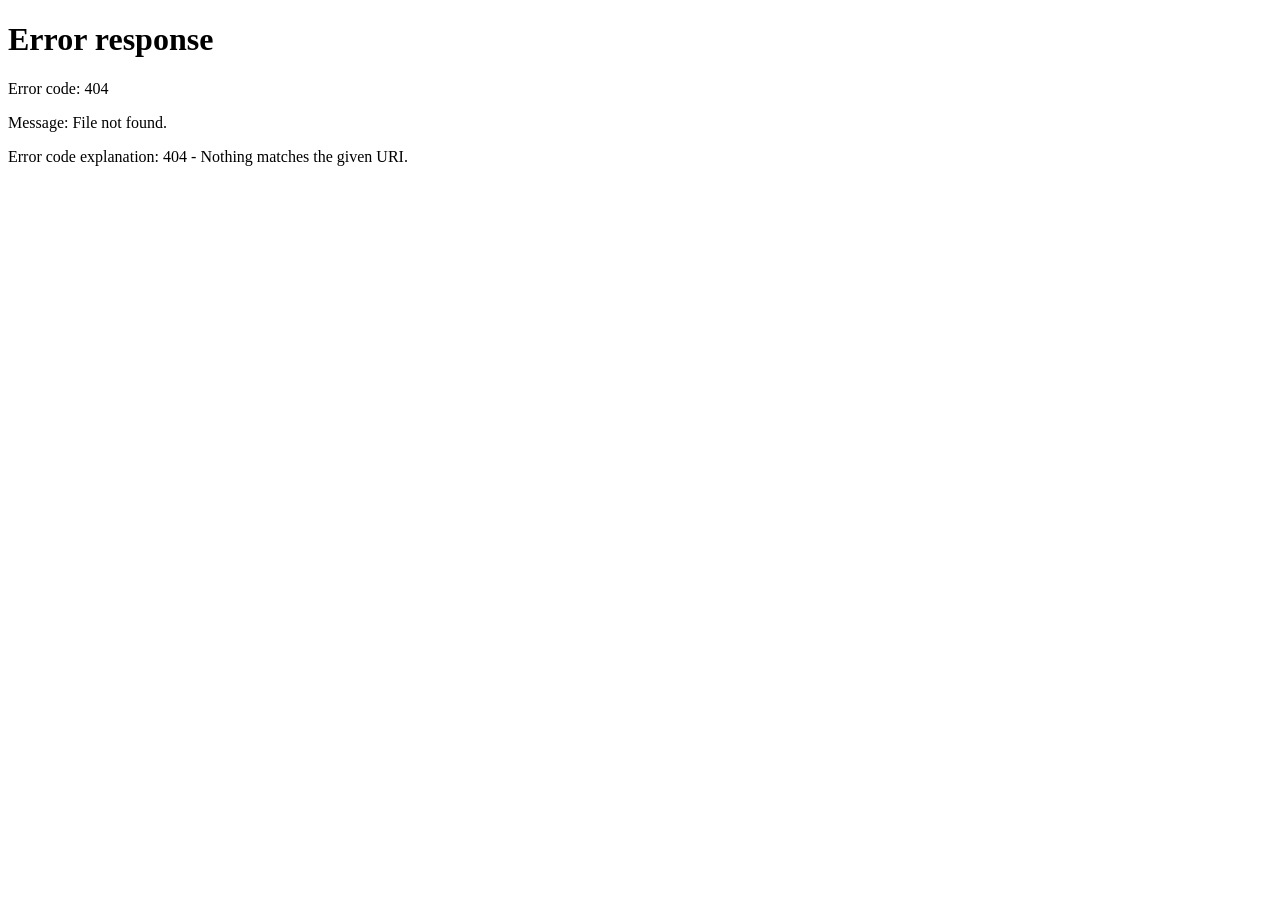
==== commit 4e4c72d7: "Redirect published project pages to the portfolio root. GitHub Pages serves site/, so those HTML fil" ====
--- a/site/app.html
+++ b/site/app.html
@@ -1,89 +1,13 @@
-<!doctype html>
-<html lang="en"><head><meta charset="utf-8"><meta name="viewport" content="width=device-width,initial-scale=1"><title>Academy · Certification workspace</title>
-<style>
-:root{--ink:#173044;--muted:#627581;--line:#dce5e8;--teal:#087f81;--paper:#f4f7f8}*{box-sizing:border-box}body{margin:0;background:var(--paper);color:var(--ink);font:15px -apple-system,BlinkMacSystemFont,"Segoe UI",sans-serif}a{color:inherit}button,a{touch-action:manipulation}a:focus-visible,button:focus-visible{outline:3px solid #f3b54c;outline-offset:4px}.notice{background:#173044;color:#fff;padding:10px 24px;font-size:12px;line-height:1.5}.shell{display:grid;grid-template-columns:190px 1fr;min-height:calc(100vh - 38px)}nav{padding:27px 22px;background:#fff;border-right:1px solid var(--line)}.brand{font-size:22px;font-weight:750;letter-spacing:-1px;margin-bottom:40px}.brand span{color:var(--teal)}nav a{display:block;text-decoration:none;font-size:14px;margin:9px -8px;padding:12px;border-radius:8px;color:var(--muted)}nav a.active{background:#e6f3f2;color:var(--teal);font-weight:650}main{max-width:1150px;width:100%;padding:36px 42px;margin:0 auto}.crumb{font-size:12px;color:var(--muted);margin-bottom:18px}.head p{margin:6px 0 0}.head{display:flex;align-items:center;justify-content:space-between;gap:20px}.eyebrow{font-size:11px;text-transform:uppercase;letter-spacing:1.7px;color:var(--teal);font-weight:700}h1{font-size:32px;letter-spacing:-1px;margin:9px 0}p{line-height:1.6;color:var(--muted)}.analytics-cta{display:inline-flex;align-items:center;gap:8px;margin-left:16px;color:#1769aa;font-size:13px;font-weight:500;text-decoration:underline;text-underline-offset:3px;text-align:right}.analytics-cta span{flex-shrink:0;text-decoration:none}.analytics-cta:hover{color:#104d80}.stats{display:grid;grid-template-columns:repeat(3,minmax(0,1fr));max-width:720px;gap:12px;margin:18px 0}.stat,.panel{border:1px solid var(--line);background:#fff;border-radius:12px}.stat{padding:14px 18px}.stat label{color:var(--muted);font-size:12px}.stat strong{display:block;font-size:26px;margin:6px 0 2px}.stat small{color:var(--muted)}.panel{overflow:hidden}.panel-head{padding:22px;display:flex;flex-wrap:wrap;gap:12px;align-items:center;border-bottom:1px solid var(--line)}.panel-head h2{font-size:17px;margin:0;margin-right:auto}.tag{font-size:11px;color:var(--muted);border:1px solid var(--line);padding:6px 9px;border-radius:5px}table{width:100%;border-collapse:collapse;text-align:left}th{font-size:11px;text-transform:uppercase;letter-spacing:.7px;color:var(--muted);background:#fbfcfc;padding:15px 22px}td{padding:20px 22px;border-top:1px solid var(--line);font-size:14px}.program-link{font-weight:650;text-decoration:none}.status{background:#e5f3e8;color:#24794a;padding:5px 9px;border-radius:20px;font-size:11px}.foot{display:flex;gap:15px;justify-content:space-between;font-size:11px;color:var(--muted);margin-top:22px}.program-cta{display:inline-block;margin:15px 0;color:var(--teal);font-weight:650}.back{color:var(--teal);font-size:13px}.chart{height:170px;display:flex;align-items:flex-end;gap:15px;padding:20px 0}.bar{width:14%;background:#8cc6c2;border-radius:5px 5px 0 0}.bar:nth-child(2n){background:#087f81}.view{display:none}.view.visible{display:block}.event-note{margin-top:20px;color:var(--teal);font-size:12px}@media(max-width:720px){.shell{grid-template-columns:1fr}nav{display:none}main{padding:25px 18px}.stats{gap:8px}.stat{padding:14px}.head{align-items:flex-start;flex-direction:column}.analytics-cta{margin-left:auto}td,th{padding:14px 10px}.foot{flex-direction:column}}
-.programs-panel{overflow:visible}.program-table th,.program-table td{padding:16px 12px}.program-table .renewals{text-align:center}.program-link:hover{text-decoration:underline}.row-menu{position:relative}.row-menu summary{list-style:none;cursor:pointer;padding:5px 10px;font-size:22px;border-radius:5px;line-height:1}.row-menu summary::-webkit-details-marker{display:none}.row-menu summary:hover{background:#edf3f5}.menu-popup{position:absolute;right:0;bottom:100%;min-width:150px;background:white;border:1px solid var(--line);box-shadow:0 6px 18px #17304420;border-radius:8px;padding:5px;z-index:2}.menu-popup button{display:block;width:100%;border:0;background:white;padding:10px;text-align:left;cursor:pointer;color:var(--ink)}.menu-popup button:hover{background:#edf3f5}.menu-popup .delete{color:#ab3030}.sr-only{position:absolute;width:1px;height:1px;overflow:hidden;clip-path:inset(50%)}.program-tools{display:flex;align-items:center;justify-content:space-between;gap:15px;font-size:12px}.program-tools button{border:0;background:none;color:#1769aa;text-decoration:underline;cursor:pointer;white-space:nowrap}.secondary,.primary{border:1px solid var(--line);border-radius:6px;padding:9px 13px;background:white;color:var(--ink);cursor:pointer}.primary{background:var(--teal);color:white;border-color:var(--teal)}dialog{width:min(440px,90vw);border:1px solid var(--line);border-radius:12px;padding:25px;color:var(--ink)}dialog::backdrop{background:#17304455}dialog h2{margin-top:0}dialog label{display:block;font-size:13px;margin:14px 0 6px}dialog input{font:inherit;width:100%;padding:10px;border:1px solid var(--line);border-radius:6px}.dialog-actions{display:flex;justify-content:flex-end;gap:10px;margin-top:22px}@media(max-width:850px){.program-table th,.program-table td{padding:12px 7px;font-size:12px}.program-table th{font-size:10px}.program-link{font-weight:600}} .program-table{table-layout:fixed}.col-program{width:28%}.col-status{width:11%}.col-issued{width:10%}.col-renewals{width:15%}.col-template{width:30%}.col-actions{width:6%}.program-table th,.program-table td{padding:18px 16px;vertical-align:middle;overflow-wrap:anywhere}.program-table th:nth-child(3),.program-table td:nth-child(3){text-align:center}.program-table td:last-child{text-align:center;padding:12px 6px}.row-menu summary{display:inline-block}.program-table th{line-height:1.5}.program-table td{line-height:1.55}@media(max-width:850px){.program-table th,.program-table td{padding:14px 9px}.program-table th{letter-spacing:.4px}.col-program{width:26%}.col-template{width:32%}} 
-.program-table-scroll{width:100%;overflow-x:auto;border-radius:0 0 12px 12px}.program-table{min-width:900px}.program-table th,.program-table td{overflow-wrap:normal;word-break:normal}.program-table th:nth-child(2),.program-table th:nth-child(3){white-space:nowrap}.status{display:inline-block;white-space:nowrap}.col-status{width:12%}.col-template{width:29%}@media(max-width:850px){.col-program{width:28%}.col-template{width:29%}}
-
-.program-table.candidate{min-width:1050px}.program-table.baseline{min-width:540px}.program-table .col-program{width:24%}.program-table .col-course{width:22%}.program-table .col-status{width:9%}.program-table .col-template{width:22%}.program-table .col-tags{width:17%}.program-table .col-actions{width:6%}.program-table.baseline .col-program{width:44%}.program-table.baseline .col-course{width:48%}.program-table.baseline .col-actions{width:8%}.program-table th:nth-child(3),.program-table td:nth-child(3){text-align:left}.program-table th:last-child,.program-table td:last-child{text-align:center}.program-tags{display:flex;flex-wrap:wrap;gap:6px;align-items:center}.program-tag{display:inline-flex;align-items:center;gap:6px;padding:4px 8px;border:1px solid #cfdfe5;border-radius:5px;background:#edf4f7;color:#355463;font-size:11px;line-height:1.4;overflow-wrap:anywhere}.empty-tags{font-size:12px;color:var(--muted)}.toggle-tags{border:0;background:none;color:#1769aa;cursor:pointer;font:inherit;font-size:11px;padding:6px 0 0;text-decoration:underline}.tag-entry{display:flex;gap:8px;align-items:center}.tag-entry input{min-width:0;flex:1}.editable-tag button{border:0;background:none;color:#355463;padding:2px;cursor:pointer;font-size:15px}.tag-help{font-size:12px}.tag-error{font-size:12px;color:#ab3030}.tag-entry button:disabled{opacity:.5;cursor:default}dialog select{font:inherit;width:100%;padding:10px;border:1px solid var(--line);border-radius:6px;background:white}
-
-.selection-toolbar{display:flex;align-items:center;gap:12px;flex-wrap:wrap;padding:12px 16px;border-bottom:1px solid var(--line);background:#f7fafb;position:sticky;top:0;z-index:2;font-size:12px}.bulk-actions{display:flex;gap:8px;margin-left:auto}.selection-toolbar[hidden],.bulk-actions[hidden]{display:none}.bulk-delete{color:#ab3030}.selection-cell{text-align:center!important;padding:16px 8px!important}.selection-cell input{width:16px;height:16px;accent-color:var(--teal);cursor:pointer}.selected-program{background:#eef7f7}.program-table.candidate{min-width:1120px}.program-table.candidate .col-select{width:4%}.program-table.candidate .col-program{width:22%}.program-table.candidate .col-course{width:20%}.program-table.candidate .col-status{width:9%}.program-table.candidate .col-template{width:22%}.program-table.candidate .col-tags{width:17%}.program-table.candidate .col-actions{width:6%}
-
-/* Keep desktop columns inside the workspace; smaller previews retain scrolling. */
-.shell{grid-template-columns:190px minmax(0,1fr)}main{min-width:0;max-width:none;padding:24px 28px}
-@media(min-width:1000px){.program-table.candidate{min-width:0}.program-table.candidate th,.program-table.candidate td{padding:16px 10px}.program-table.candidate th{font-size:10px;letter-spacing:.4px;white-space:normal}.program-table.candidate td{font-size:13px;overflow-wrap:break-word}.program-table.candidate .col-select{width:5%}.program-table.candidate .col-program{width:21%}.program-table.candidate .col-course{width:20%}.program-table.candidate .col-status{width:9%}.program-table.candidate .col-template{width:21%}.program-table.candidate .col-tags{width:18%}.program-table.candidate .col-actions{width:6%}.program-table.candidate td:last-child{padding:12px 2px}.row-menu summary{padding:5px 6px}}
-@media(max-width:720px){.shell{grid-template-columns:minmax(0,1fr)}main{padding:25px 18px}}
-</style><script defer src="analytics.js"></script>
-</head><body>
-<div class="notice">All numbers are sample data · Candidate · no company code · edits stay in this browser tab · no measured CTA uplift</div>
-<div class="shell"><nav aria-label="Main navigation"><div class="brand">academy<span> /</span></div><a id="nav-certifications" href="?view=overview">Certifications</a><a id="nav-analytics" href="?view=analytics">Analytics</a><a href="index.html" target="_top">Demo evidence ↗</a></nav><main>
-<div class="crumb" id="breadcrumb">Home / Certifications</div>
-<section id="overview" class="view"><div class="head"><div><div class="eyebrow">Learning outcomes</div><h1>Certifications</h1><p>Manage programs. Keep learner progress in view.</p></div></div>
-<div class="stats"><div class="stat"><label>Active programs</label><strong id="program-count">3</strong></div><div class="stat"><label>Certificates issued</label><strong id="total-issued">1,248</strong></div><div class="stat"><label>Renewals due</label><strong id="total-renewals">36</strong><small>Next 30 days</small></div></div>
-<div class="panel programs-panel"><div class="panel-head"><h2>Certification programs</h2><a class="analytics-cta" href="?view=analytics" data-event="analytics_cta_clicked" data-placement="overview">View certification analytics <span aria-hidden="true">↗</span></a></div><div id="selection-tools" class="selection-toolbar" hidden><button id="toggle-select-all" class="secondary" type="button">Select all</button><span id="selection-count" role="status">0 selected</span><div id="bulk-actions" class="bulk-actions" hidden><button id="bulk-tags" class="secondary" type="button">Edit tags</button><button id="bulk-delete" class="secondary bulk-delete" type="button">Delete selected</button></div></div><div class="program-table-scroll" role="region" aria-label="Certification programs table" tabindex="0"><table class="program-table candidate"><colgroup><col class="col-select"><col class="col-program"><col class="col-course"><col class="col-status"><col class="col-template"><col class="col-tags"><col class="col-actions"></colgroup><thead><tr><th class="selection-cell"><input id="select-all" type="checkbox" aria-label="Select all programs"></th><th>Program</th><th>Course</th><th>Status</th><th>Certificate template</th><th>Tags</th><th><span class="sr-only">Actions</span></th></tr></thead><tbody id="program-rows"></tbody></table></div></div><div class="program-tools"><p id="program-message" role="status"></p><button id="reset-programs" type="button">Reset sample programs</button></div></section>
-<section id="program" class="view"><a class="back" href="?view=overview">← All certifications</a><h1 id="program-title">First aid essentials</h1><p>Configure certification requirements and renewal rules.</p><div class="panel" style="padding:25px"><h2>Program settings</h2><p id="program-course"></p><p id="program-template"></p><button id="edit-current-program" class="secondary" type="button">Edit program</button><p>Certificate expires after 12 months.</p><p>Completion rule: finish all required modules.</p></div></section>
-<section id="analytics" class="view"><a class="back" href="?view=overview">← All certifications</a><div class="eyebrow" style="margin-top:16px">Learning outcomes</div><h1>Certification analytics</h1><p id="scope">All programs</p><div class="stats"><div class="stat"><label>Issued this month</label><strong id="issued-metric">142</strong></div><div class="stat"><label>Renewed</label><strong id="renewed-metric">28</strong></div><div class="stat"><label>Active learners</label><strong id="learners-metric">806</strong></div></div><div class="panel" style="padding:24px"><h2>Issuance over time</h2><div class="chart" aria-label="Illustrative issuance chart"><div class="bar" style="height:40%"></div><div class="bar" style="height:55%"></div><div class="bar" style="height:45%"></div><div class="bar" style="height:75%"></div><div class="bar" style="height:65%"></div><div class="bar" style="height:92%"></div></div><button id="report-action" style="padding:10px 15px;border:1px solid #087f81;background:white;color:#087f81;border-radius:6px;cursor:pointer">Inspect renewal activity</button><p id="activity-result" hidden>36 learners have a renewal due within 30 days. </p></div></section>
-<div class="event-note" id="event-note" role="status"></div></main></div><dialog id="program-dialog"><form id="program-form"><h2 id="dialog-title">Edit program</h2><p id="dialog-note"></p><div id="edit-fields"><label for="program-name">Program name</label><input id="program-name" maxlength="100" required><label for="course-name">Required course</label><select id="course-name" required></select><div id="template-field"><label for="template-name">Certificate template</label><input id="template-name" maxlength="100" required></div></div><div class="dialog-actions"><button id="cancel-program" type="button" class="secondary">Cancel</button><button id="save-program" type="submit" class="primary">Save changes</button></div></form></dialog>
-<dialog id="tags-dialog"><form id="tags-form"><h2 id="tags-title">Manage tags</h2><p id="tag-program-name"></p><p id="tags-help" class="tag-help">Add or remove up to 5 tags for this program.</p><div id="bulk-tags-options" hidden><label for="bulk-tag-mode">Apply to selected programs</label><select id="bulk-tag-mode"><option value="add">Add these tags</option><option value="remove">Remove these tags</option></select></div><div id="tag-list" class="program-tags"></div><p id="tag-count" class="tag-help"></p><label for="new-tag">New tag</label><div class="tag-entry"><input id="new-tag" autocomplete="off"><button id="add-tag" type="button" class="secondary">Add</button></div><p id="tag-error" role="status" class="tag-error"></p><div class="dialog-actions"><button id="cancel-tags" type="button" class="secondary">Cancel</button><button type="submit" class="primary">Save tags</button></div></form></dialog>
-<script>
-const params=new URLSearchParams(location.search);const view=['overview','program','analytics'].includes(params.get('view'))?params.get('view'):'overview';document.getElementById(view).classList.add('visible');document.getElementById('breadcrumb').textContent=view==='analytics'?'Home / Analytics':'Home / Certifications';['certifications','analytics'].forEach(section=>{const active=section===(view==='analytics'?'analytics':'certifications');const link=document.getElementById('nav-'+section);link.className=active?'active':'';link.setAttribute('aria-current',active?'page':'false');});const filtered=params.get('program')==='first-aid';if(filtered){document.getElementById('scope').textContent='First aid essentials';document.getElementById('issued-metric').textContent='56';document.getElementById('renewed-metric').textContent='12';document.getElementById('learners-metric').textContent='312';document.getElementById('activity-result').textContent='18 learners in First aid essentials have a renewal due within 30 days. ';document.querySelector('.chart').setAttribute('aria-label','Illustrative First aid essentials issuance chart');[35,40,60,50,70,80].forEach((v,i)=>document.querySelectorAll('.bar')[i].style.height=v+'%');}if(params.get('qa')==='1')document.querySelectorAll('a[href^="?"]').forEach(a=>a.href=a.getAttribute('href')+'&qa=1');
-async function track(event,placement){const labels={analytics_cta_exposed:'Analytics link displayed.',analytics_cta_clicked:'Analytics link opened.',dashboard_viewed:'Analytics dashboard opened.',dashboard_action:'Renewal activity shown.'};document.getElementById('event-note').textContent='Demo interaction: '+(labels[event]||'Preview updated.');}
-document.querySelectorAll('[data-event]').forEach(link=>link.addEventListener('click',async e=>{e.preventDefault();await track(link.dataset.event,link.dataset.placement);location.assign(link.getAttribute('href'));}));
-if(view==='overview'&&document.querySelector('.analytics-cta'))track('analytics_cta_exposed','overview');if(view==='program'&&document.querySelector('.program-cta'))track('analytics_cta_exposed','within_item');
-if(view==='analytics')track('dashboard_viewed',filtered?'within_item':'overview');document.getElementById('report-action').addEventListener('click',()=>{document.getElementById('activity-result').hidden=false;track('dashboard_action',filtered?'within_item':'overview')});
-</script>
-<script>
-const baselinePrograms='candidate'==='baseline';
-const courseOptions=[{id:'first-aid-course',name:'First aid fundamentals'},{id:'safety-course',name:'Workplace safety training'},{id:'development-course',name:'Professional development foundations'},{id:'food-course',name:'Food handling essentials'},{id:'privacy-course',name:'Data protection training'},{id:'leadership-course',name:'Leadership development'},{id:'service-course',name:'Customer service fundamentals'},{id:'emergency-course',name:'Emergency response training'}];
-const programSeeds=[{id:'first-aid',name:'First aid essentials',courseId:'first-aid-course',template:'First aid certificate',issued:482,renewals:18,tags:['Healthcare','Annual renewal','Compliance']},{id:'workplace-safety',name:'Workplace safety',courseId:'safety-course',template:'Safety completion certificate',issued:391,renewals:11,tags:['Onboarding','Safety']},{id:'professional-development',name:'Professional development',courseId:'development-course',template:'Professional achievement certificate',issued:375,renewals:7,tags:[]},{id:'food-safety',name:'Food safety basics',courseId:'food-course',template:'Food safety certificate',issued:128,renewals:8,tags:['Safety', 'Compliance']},{id:'data-privacy',name:'Data privacy foundations',courseId:'privacy-course',template:'Data privacy certificate',issued:96,renewals:6,tags:['Security', 'Annual renewal']},{id:'leadership',name:'Leadership essentials',courseId:'leadership-course',template:'Leadership certificate',issued:164,renewals:12,tags:['Management']},{id:'customer-service',name:'Customer service standards',courseId:'service-course',template:'Customer service certificate',issued:82,renewals:4,tags:['Onboarding']},{id:'emergency-response',name:'Emergency response',courseId:'emergency-course',template:'Emergency response certificate',issued:57,renewals:2,tags:['Safety', 'Annual renewal', 'Healthcare']}];
-const programStorageKey='certification-demo-programs-v2',maxProgramTags=5;
-const copySeeds=()=>programSeeds.map(p=>({...p,tags:[...p.tags]}));
-let programs=copySeeds(),programEditId=null,programAction=null,tagProgramId=null,draftTags=[];
-const expandedTags=new Set(),selectedPrograms=new Set();let bulkTagTargets=[],bulkDeleteTargets=[];
-try{const current=sessionStorage.getItem(programStorageKey),saved=JSON.parse(current||sessionStorage.getItem('certification-demo-programs-v1'));if(Array.isArray(saved)&&saved.every(p=>programSeeds.some(seed=>seed.id===p.id)&&typeof p.name==='string'&&typeof p.template==='string'&&Number.isFinite(p.issued)&&Number.isFinite(p.renewals))){programs=saved.map(p=>{const seed=programSeeds.find(s=>s.id===p.id);return {...p,courseId:courseOptions.some(c=>c.id===p.courseId)?p.courseId:seed.courseId,tags:Array.isArray(p.tags)?[...new Set(p.tags.filter(t=>typeof t==='string'&&t.trim()).map(t=>t.trim()))].slice(0,maxProgramTags):[...seed.tags]}});if(!current)programs.push(...programSeeds.slice(3).filter(seed=>!programs.some(p=>p.id===seed.id)).map(p=>({...p,tags:[...p.tags]})));}sessionStorage.setItem(programStorageKey,JSON.stringify(programs));}catch{}
-const safeText=value=>String(value).replace(/[&<>"']/g,c=>({'&':'&amp;','<':'&lt;','>':'&gt;','"':'&quot;',"'":'&#39;'}[c]));
-const courseName=id=>courseOptions.find(c=>c.id===id)?.name||'No course selected';
-function savePrograms(){try{sessionStorage.setItem(programStorageKey,JSON.stringify(programs));}catch{document.getElementById('program-message').textContent='Changes are available on this page; browser storage is unavailable.';}}
-function rowTags(p){const expanded=expandedTags.has(p.id),visible=expanded?p.tags:p.tags.slice(0,2);return `<div class="program-tags" id="tags-${p.id}">${visible.map(tag=>`<span class="program-tag">${safeText(tag)}</span>`).join('')||'<span class="empty-tags">No tags</span>'}</div>${p.tags.length>2?`<button type="button" class="toggle-tags" data-action="toggle-tags" data-program="${p.id}" aria-expanded="${expanded}" aria-controls="tags-${p.id}">${expanded?'Show less':'+'+(p.tags.length-2)+' more'}</button>`:''}`;}
-function renderPrograms(){
-const qaSuffix=params.get('qa')==='1'?'&amp;qa=1':'';
-document.getElementById('program-rows').innerHTML=programs.map(p=>`<tr class="${selectedPrograms.has(p.id)?'selected-program':''}">${baselinePrograms?'':`<td class="selection-cell"><input type="checkbox" data-select-program="${p.id}" aria-label="Select ${safeText(p.name)}" ${selectedPrograms.has(p.id)?'checked':''}></td>`}<td><a class="program-link" href="?view=program&amp;program=${p.id}${qaSuffix}">${safeText(p.name)} →</a></td><td>${safeText(courseName(p.courseId))}</td>${baselinePrograms?'':`<td><span class="status">Active</span></td><td>${safeText(p.template)}</td><td>${rowTags(p)}</td>`}<td><details class="row-menu"><summary aria-label="Actions for ${safeText(p.name)}">⋯</summary><div class="menu-popup"><button type="button" data-action="edit" data-program="${p.id}">Edit program</button>${baselinePrograms?'':`<button type="button" data-action="tags" data-program="${p.id}">Manage tags</button>`}<button type="button" class="delete" data-action="delete" data-program="${p.id}">Delete program</button></div></details></td></tr>`).join('')||`<tr><td colspan="${baselinePrograms?3:7}">No programs. Reset the sample programs to restore them.</td></tr>`;
-document.getElementById('program-count').textContent=programs.length;
-document.getElementById('total-issued').textContent=programs.reduce((sum,p)=>sum+p.issued,0).toLocaleString();
-document.getElementById('total-renewals').textContent=programs.reduce((sum,p)=>sum+p.renewals,0);
-syncProgramSelection();
-if(view==='program'){const p=programs.find(p=>p.id===(params.get('program')||'first-aid'));document.getElementById('program-title').textContent=p?p.name:'Program unavailable';document.getElementById('program-template').textContent=p?'Certificate template: '+p.template:'This sample program was deleted or does not exist.';document.getElementById('program-course').textContent=p?'Required course: '+courseName(p.courseId)+' — complete this course before a certificate is issued.':'';document.getElementById('edit-current-program').hidden=!p;}
-}
-function closeRowMenus(){document.querySelectorAll('.row-menu').forEach(menu=>menu.open=false);}
-function openProgramAction(id,action){const p=programs.find(p=>p.id===id);if(!p)return;
-if(action==='toggle-tags'){expandedTags.has(id)?expandedTags.delete(id):expandedTags.add(id);renderPrograms();return;}
-if(action==='tags'){if(baselinePrograms)return;bulkTagTargets=[];document.getElementById('bulk-tags-options').hidden=true;document.getElementById('tags-title').textContent='Manage tags';document.getElementById('tags-help').textContent='Add or remove up to 5 tags for this program.';tagProgramId=id;draftTags=[...p.tags];closeRowMenus();document.getElementById('tag-program-name').textContent=p.name;document.getElementById('new-tag').value='';document.getElementById('tag-error').textContent='';renderTagDraft();document.getElementById('tags-dialog').showModal();return;}
-if(!['edit','delete'].includes(action))return;
-programEditId=id;programAction=action;closeRowMenus();document.getElementById('dialog-title').textContent=action==='edit'?'Edit program':'Delete program?';document.getElementById('dialog-note').textContent=action==='edit'?'The associated course must be completed before a certificate is issued. Changes affect this browser tab only.':'Remove '+p.name+' from this sample workspace? Reset sample programs will restore it.';document.getElementById('edit-fields').hidden=action!=='edit';document.getElementById('program-name').value=p.name;document.getElementById('course-name').value=p.courseId;document.getElementById('template-name').value=p.template;document.getElementById('template-field').hidden=baselinePrograms;document.getElementById('program-name').required=action==='edit';document.getElementById('course-name').required=action==='edit';document.getElementById('template-name').required=action==='edit'&&!baselinePrograms;document.getElementById('save-program').textContent=action==='edit'?'Save changes':'Delete program';document.getElementById('program-dialog').showModal();}
-function syncProgramSelection(){for(const id of selectedPrograms)if(!programs.some(p=>p.id===id))selectedPrograms.delete(id);document.getElementById('selection-tools').hidden=baselinePrograms;if(baselinePrograms)return;const count=selectedPrograms.size,all=programs.length>0&&count===programs.length,checkbox=document.getElementById('select-all');checkbox.checked=all;checkbox.indeterminate=count>0&&!all;checkbox.disabled=!programs.length;checkbox.setAttribute('aria-label',all?'Deselect all programs':'Select all programs');document.getElementById('toggle-select-all').textContent=all?'Deselect all':'Select all';document.getElementById('toggle-select-all').disabled=!programs.length;document.getElementById('selection-count').textContent=count+' selected';document.getElementById('bulk-actions').hidden=count<2;}
-function selectPrograms(all){selectedPrograms.clear();if(all)programs.forEach(p=>selectedPrograms.add(p.id));renderPrograms();}
-function openBulkTags(){if(baselinePrograms||selectedPrograms.size<2)return;bulkTagTargets=[...selectedPrograms];tagProgramId=null;draftTags=[];document.getElementById('tags-title').textContent='Edit tags for selected programs';document.getElementById('tag-program-name').textContent=bulkTagTargets.length+' programs selected';document.getElementById('tags-help').textContent='Add or remove tags across selected programs. Each program can have up to 5 tags.';document.getElementById('bulk-tags-options').hidden=false;document.getElementById('bulk-tag-mode').value='add';document.getElementById('new-tag').value='';document.getElementById('tag-error').textContent='';renderTagDraft();document.getElementById('tags-dialog').showModal();}
-function openBulkDelete(){if(baselinePrograms||selectedPrograms.size<2)return;bulkDeleteTargets=[...selectedPrograms];programAction='bulk-delete';programEditId=null;document.getElementById('dialog-title').textContent='Delete '+bulkDeleteTargets.length+' programs?';document.getElementById('dialog-note').textContent='Remove '+programs.filter(p=>bulkDeleteTargets.includes(p.id)).map(p=>p.name).join(', ')+' from this sample workspace? Reset sample programs will restore them.';document.getElementById('edit-fields').hidden=true;['program-name','course-name','template-name'].forEach(id=>document.getElementById(id).required=false);document.getElementById('save-program').textContent='Delete selected';document.getElementById('program-dialog').showModal();}
-function renderTagDraft(){document.getElementById('tag-list').innerHTML=draftTags.map((tag,index)=>`<span class="program-tag editable-tag">${safeText(tag)}<button type="button" data-remove-tag="${index}" aria-label="Remove ${safeText(tag)}">×</button></span>`).join('')||'<p class="empty-tags">No tags added.</p>';document.getElementById('tag-count').textContent=draftTags.length+' of '+maxProgramTags+' tags';document.getElementById('add-tag').disabled=draftTags.length>=maxProgramTags;document.getElementById('new-tag').disabled=draftTags.length>=maxProgramTags;}
-function addProgramTag(){const input=document.getElementById('new-tag'),tag=input.value.trim(),error=document.getElementById('tag-error');error.textContent='';if(!tag)return;if(draftTags.length>=maxProgramTags){error.textContent='You can add up to 5 tags per program.';return;}if(draftTags.some(t=>t.toLowerCase()===tag.toLowerCase())){error.textContent='This tag is already added.';return;}draftTags.push(tag);input.value='';renderTagDraft();}
-document.getElementById('course-name').innerHTML=courseOptions.map(c=>`<option value="${c.id}">${safeText(c.name)}</option>`).join('');
-document.getElementById('program-rows').addEventListener('click',e=>{const button=e.target.closest('button[data-action]');if(button)openProgramAction(button.dataset.program,button.dataset.action);});
-document.getElementById('edit-current-program').addEventListener('click',()=>openProgramAction(params.get('program')||'first-aid','edit'));
-document.getElementById('cancel-program').addEventListener('click',()=>document.getElementById('program-dialog').close());
-document.getElementById('program-form').addEventListener('submit',e=>{e.preventDefault();if(programAction==='bulk-delete'){programs=programs.filter(p=>!bulkDeleteTargets.includes(p.id));bulkDeleteTargets.forEach(id=>{selectedPrograms.delete(id);expandedTags.delete(id)});savePrograms();renderPrograms();document.getElementById('program-message').textContent='Selected sample programs deleted.';document.getElementById('program-dialog').close();return;}const p=programs.find(p=>p.id===programEditId);if(!p)return;if(programAction==='delete'){programs=programs.filter(p=>p.id!==programEditId);expandedTags.delete(programEditId);}else{const name=document.getElementById('program-name').value.trim(),template=document.getElementById('template-name').value.trim(),courseId=document.getElementById('course-name').value;if(!name||(!baselinePrograms&&!template)||!courseOptions.some(c=>c.id===courseId))return;p.name=name;p.courseId=courseId;if(!baselinePrograms)p.template=template;}document.getElementById('program-message').textContent=programAction==='delete'?'Sample program deleted.':'Sample program updated.';savePrograms();renderPrograms();document.getElementById('program-dialog').close();});
-document.getElementById('add-tag').addEventListener('click',addProgramTag);
-document.getElementById('new-tag').addEventListener('keydown',e=>{if(e.key==='Enter'){e.preventDefault();addProgramTag();}});
-document.getElementById('tag-list').addEventListener('click',e=>{const button=e.target.closest('button[data-remove-tag]');if(!button)return;const index=Number(button.dataset.removeTag);if(!Number.isInteger(index)||index<0||index>=draftTags.length)return;draftTags.splice(index,1);document.getElementById('tag-error').textContent='';renderTagDraft();});
-document.getElementById('cancel-tags').addEventListener('click',()=>document.getElementById('tags-dialog').close());
-document.getElementById('tags-form').addEventListener('submit',e=>{e.preventDefault();if(bulkTagTargets.length){const targets=programs.filter(p=>bulkTagTargets.includes(p.id)),mode=document.getElementById('bulk-tag-mode').value;if(!targets.length||!['add','remove'].includes(mode))return;const next=targets.map(p=>{let tags=[...p.tags];if(mode==='remove')tags=tags.filter(t=>!draftTags.some(d=>d.toLowerCase()===t.toLowerCase()));else draftTags.forEach(t=>{if(!tags.some(d=>d.toLowerCase()===t.toLowerCase()))tags.push(t)});return {p,tags}});const over=next.find(n=>n.tags.length>maxProgramTags);if(over){document.getElementById('tag-error').textContent=over.p.name+' would exceed 5 tags. Remove tags or select fewer tags; no programs have been changed.';return;}next.forEach(n=>n.p.tags=n.tags);savePrograms();renderPrograms();document.getElementById('program-message').textContent='Tags updated for '+targets.length+' programs.';document.getElementById('tags-dialog').close();return;}const p=programs.find(p=>p.id===tagProgramId);if(!p||draftTags.length>maxProgramTags)return;p.tags=[...draftTags];savePrograms();renderPrograms();document.getElementById('program-message').textContent='Program tags updated.';document.getElementById('tags-dialog').close();});
-document.getElementById('reset-programs').addEventListener('click',()=>{programs=copySeeds();expandedTags.clear();selectedPrograms.clear();savePrograms();renderPrograms();document.getElementById('program-message').textContent='Sample programs restored.';});
-document.getElementById('program-rows').addEventListener('change',e=>{if(baselinePrograms)return;const checkbox=e.target.closest('input[data-select-program]');if(!checkbox||!programs.some(p=>p.id===checkbox.dataset.selectProgram))return;checkbox.checked?selectedPrograms.add(checkbox.dataset.selectProgram):selectedPrograms.delete(checkbox.dataset.selectProgram);renderPrograms();});
-if(!baselinePrograms)document.getElementById('select-all').addEventListener('change',e=>selectPrograms(e.target.checked));
-document.getElementById('toggle-select-all').addEventListener('click',()=>selectPrograms(selectedPrograms.size!==programs.length));
-document.getElementById('bulk-tags').addEventListener('click',openBulkTags);
-document.getElementById('bulk-delete').addEventListener('click',openBulkDelete);
-document.addEventListener('click',e=>document.querySelectorAll('.row-menu').forEach(menu=>{if(!menu.contains(e.target))menu.open=false;}));
-document.addEventListener('keydown',e=>{if(e.key==='Escape')closeRowMenus();});
-renderPrograms();
-</script>
-</body></html>
+<!DOCTYPE html>
+<html lang="en">
+<head>
+<meta charset="utf-8">
+<link rel="canonical" href="https://calvin-chow-pm.github.io/app/">
+<meta http-equiv="refresh" content="0; url=https://calvin-chow-pm.github.io/app/">
+<title>Redirecting to the portfolio</title>
+<script>location.replace("/app/" + location.search + location.hash)</script>
+</head>
+<body>
+<p><a href="https://calvin-chow-pm.github.io/app/">Continue to the portfolio</a></p>
+</body>
+</html>
